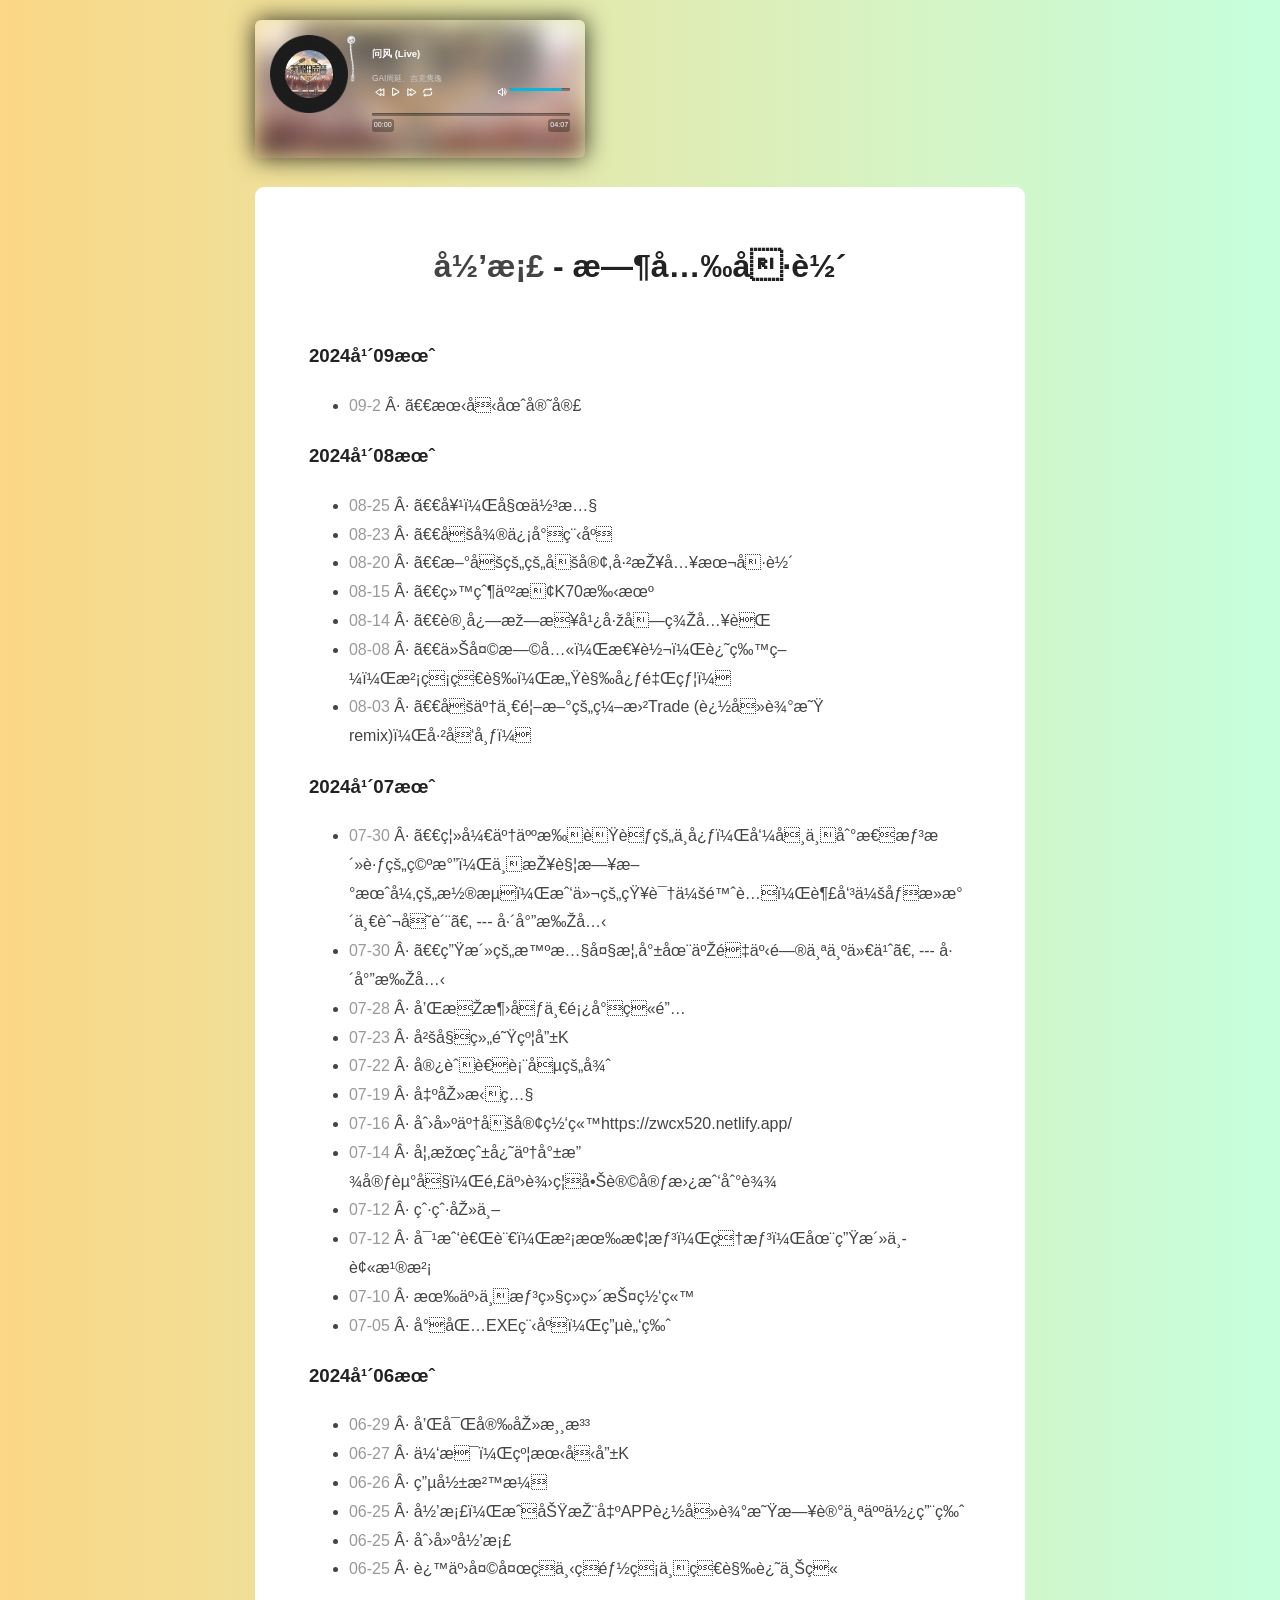
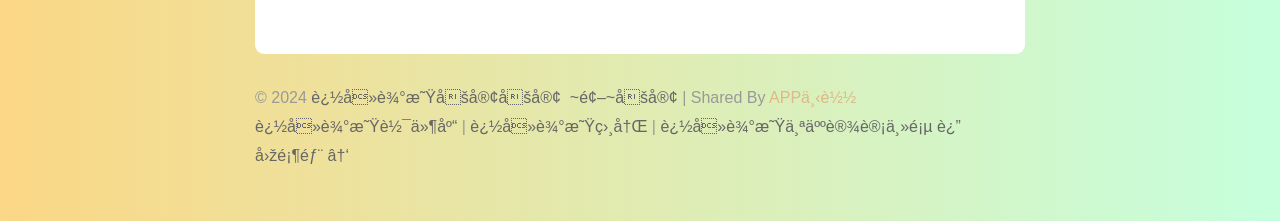
==== index.html @ 02fd37d9 "Add files via upload" ====
<!DOCTYPE html>
<html lang="zh-CN">
<head>
<meta charset=UTF-8"UTF-8">
<meta name="viewport" content="width=device-width, initial-scale=1">
<link rel="profile" href="https://gmpg.org/xfn/11">
<style>

	
:root {
    --width: 770px;
    --font-yahei: -apple-system,BlinkMacSystemFont,"Segoe UI",Roboto,Ubuntu,"Helvetica Neue",Helvetica,Arial,"PingFangSC-Regular","Hiragino Sans GB","Lantinghei SC","Microsoft Yahei","Source Han Sans CN","WenQuanYi Micro Hei",SimSun,sans-serif;
    --font-fangsong: Baskerville, "Times New Roman", "Liberation Serif", STFangsong, FangSong, FangSong_GB2312, "CWTEX\-F", serif;
    --font-songti: Georgia, "Nimbus Roman No9 L", "Songti SC", "Noto Serif CJK SC", "Source Han Serif SC", "Source Han Serif CN", STSong, "AR PL New Sung", "AR PL SungtiL GB", NSimSun, SimSun, "TW\-Sung", "WenQuanYi Bitmap Song", "AR PL UMing CN", "AR PL UMing HK", "AR PL UMing TW", "AR PL UMing TW MBE", PMingLiU, MingLiU, serif;
    --font-scale: 1em;
    --background-color: #F2F0E5;
    --main-color:#fff;
    --heading-color: #222;
    --nav-color:#666;
    --text-color: #444;
    --link-color: #444;
    --code-background-color: #f2f2f2;
    --code-color: #222;
    --blockquote-color: #222;
    --gray-color: #999;
}
@media (prefers-color-scheme: dark) {
:root {
    --background-color: #0b0c1b;
    --main-color: #0e1028;
    --heading-color: #c2cef0;
    --nav-color: #585c90;
    --text-color: #a6b4d2;
    --link-color: #7b88c8;
    --code-background-color: #000;
    --code-color: #ddd;
    --blockquote-color: #ccc;
    --gray-color: #4f5287;
    --shadow-color: #000;
    }
}
body {
    font-family: var(--font-yahei); /* 可替换 --font-fangsong 或 --font-songti 字体 */
    font-size: var(--font-scale);
    margin: auto;
    padding: 20px;
    max-width: var(--width);
    text-align: left;
    background-color: var(--background-color);
    word-wrap: break-word;
    overflow-wrap: break-word;
    line-height: 1.8;
    color: var(--text-color);
}
html{scroll-behavior:smooth;}
h1,h2,h3,h4,h5,h6{color:var(--heading-color);}
a{color:var(--link-color);cursor:pointer;text-decoration:none}
a:hover{opacity:0.5;}
nav a{margin-right:10px}
strong,b{color:var(--heading-color)}
button{margin:0;cursor:pointer}
time,.comment-meta a{color:var(--gray-color);}
main{padding:7%; background-color:var(--main-color);box-shadow: 0px 10px 20px 0px var(--shadow-color);border-radius: 9px;}
table{width:100%}
hr{border:0;border-top:1px dashed}
img{max-width:100%;height:auto}
code{font-family:monospace;padding:2px;background-color:var(--code-background-color);color:var(--code-color);border-radius:3px}
blockquote{border-left:1px solid var(--gray-color);color:var(--code-color);padding-left:20px;margin-inline-start: 0px;margin-inline-end: 10px;}
header,footer{padding:20px 0;margin: 10px 0;color:var(--gray-color);}
header a,footer a{color:var(--nav-color)}
article{margin-bottom: 40px;padding-bottom:40px;border-bottom:1px dashed var(--gray-color);}
h1.title,h2.title {margin:0;line-height:1.6;}
.intro{color:var(--gray-color);margin-bottom:60px;border-bottom: 1px solid #dddddd50;padding-bottom: 25px;}
.content a,.comment .reply a{border-bottom:1px solid var(--link-color);}
.content a:has(img){border:none}
.tags,.tags a{color:var(--gray-color);margin-right: 10px;}
.commentlist,.commentlist .children{list-style: none;padding:0;margin-bottom:40px;}
.comment{margin:30px 0;list-style: none;}
.comment .comment{margin-left:50px}
.comment-author cite{font-weight:bold;font-style:normal;}
.comment-author .says,.comment-author .avatar{display:none}
input,textarea{border-radius:4px;border:1px solid var(--gray-color);display:block;font-size:0.9em;margin:0 0 10px;padding:10px;max-width:calc(100% - 25px);}
input[type="checkbox"]{display:inline-block;}
input[type="submit"]{border:none;border-radius:4px;padding:10px 16px 12px;}
input[type="submit"]:hover{cursor:pointer;opacity:.7;}
</style>
<title>归档 &#8211; 时光卷轴</title>
<link rel="shortcut icon" href="4.ico" type="image/x-icon">
<link rel="alternate" type="application/rss+xml" title="追吻辰星 &raquo; Feed" href="feed" />
<link rel="alternate" type="application/rss+xml" title="追吻辰星 &raquo; 评论Feed" href="comments/feed" />
<link rel='stylesheet' id='modulobox-css'  href="wp-content/plugins/modulobox/public/assets/css/modulobox.min.css-ver=1.3.0.css" tppabs="wp-content/plugins/modulobox/public/assets/css/modulobox.min.css?ver=1.3.0" type='text/css' media='all' />
<style id='modulobox-inline-css' type='text/css'>
.mobx-overlay{background-color:#2d2d2d;}.mobx-top-bar{background-color:rgba(0,0,0,0);}button.mobx-prev,button.mobx-next{background-color:rgba(0,0,0,0);}.mobx-bottom-bar{background-color:rgba(15,15,15,0);}.mobx-holder .mobx-share-tooltip{background-color:rgba(255,255,255,0);border-color:rgba(255,255,255,0);color:#444444;width:120px;}.mobx-thumb:after{border-color:rgba(255,255,255,0);}.mobx-holder .mobx-loader{border-color:rgba(255,255,255,0.2);border-left-color:rgba(255,255,255,0);}.mobx-top-bar *{color:#c5bfb2;}.mobx-prev *,.mobx-next *{color:#c5bfb2;}.mobx-thumb-loaded{opacity:1.00;}.mobx-active-thumb .mobx-thumb-loaded{opacity:1.00;}.mobx-top-bar button{height:40px;width:40px;}.mobx-timer{height:24px;width:24px;}button.mobx-prev, button.mobx-next{height:45px;width:61.875px;}.mobx-share-tooltip button{height:40px;width:40px;}.mobx-caption-inner{max-width:420px;}.mobx-gallery figure figcaption{background: -webkit-gradient(linear, left top, left bottom, from(transparent), to(rgba(10,10,10,0)));background: -webkit-linear-gradient(top, transparent 0%, rgba(10,10,10,0) 100%);background: -moz-linear-gradient(top, transparent 0%, rgba(10,10,10,0) 100%);background: linear-gradient(to bottom, transparent 0%, rgba(10,10,10,0) 100%);}.mobx-holder .mobx-counter{font-weight:400;color:#c5bfb2;text-align:center;font-size:13px;line-height:44px;font-style:normal;text-decoration:none;text-transform:none;}.mobx-holder .mobx-title{font-weight:400;color:#c5bfb2;text-align:center;font-size:13px;line-height:18px;font-style:normal;text-decoration:none;text-transform:none;}.mobx-holder .mobx-desc{font-weight:400;color:#bbbbbb;text-align:center;font-size:12px;line-height:16px;font-style:normal;text-decoration:none;text-transform:none;}.mobx-gallery figure figcaption{font-weight:400;color:#ffffff;text-align:left;font-size:13px;line-height:18px;font-style:normal;text-decoration:none;text-transform:none;}@media only screen and (max-width: 1024px){.mobx-holder .mobx-counter{color:#0a0a0a;}}
</style>
<link rel='stylesheet' id='mediaelement-css'  href="wp-includes/js/mediaelement/mediaelementplayer-legacy.min.css-ver=4.2.6-78496d1.css" tppabs="wp-includes/js/mediaelement/mediaelementplayer-legacy.min.css?ver=4.2.6-78496d1" type='text/css' media='all' />
<link rel='stylesheet' id='wp-mediaelement-css'  href="wp-includes/js/mediaelement/wp-mediaelement.min.css-ver=4.9.26.css" tppabs="wp-includes/js/mediaelement/wp-mediaelement.min.css?ver=4.9.26" type='text/css' media='all' />
<script type='text/javascript' src="wp-includes/js/jquery/jquery.js-ver=1.12.4" tppabs="wp-includes/js/jquery/jquery.js?ver=1.12.4"></script>
<script type='text/javascript' src="wp-includes/js/jquery/jquery-migrate.min.js-ver=1.4.1" tppabs="wp-includes/js/jquery/jquery-migrate.min.js?ver=1.4.1"></script>
<script type='text/javascript'>
var mejsL10n = {"language":"zh","strings":{"mejs.install-flash":"\u60a8\u6b63\u5728\u4f7f\u7528\u7684\u6d4f\u89c8\u5668\u672a\u5b89\u88c5\u6216\u542f\u7528Flash\u64ad\u653e\u5668\uff0c\u8bf7\u542f\u7528\u60a8\u7684Flash\u64ad\u653e\u5668\u63d2\u4ef6\uff0c\u6216\u4ece https:\/\/get.adobe.com\/flashplayer\/ \u4e0b\u8f7d\u6700\u65b0\u7248\u3002","mejs.fullscreen-off":"\u5173\u95ed\u5168\u5c4f","mejs.fullscreen-on":"\u5168\u5c4f","mejs.download-video":"\u4e0b\u8f7d\u89c6\u9891","mejs.fullscreen":"\u5168\u5c4f","mejs.time-jump-forward":["\u524d\u8fdb1\u79d2","\u524d\u8fdb%1\u79d2"],"mejs.loop":"\u5207\u6362\u5faa\u73af","mejs.play":"\u64ad\u653e","mejs.pause":"\u6682\u505c","mejs.close":"\u5173\u95ed","mejs.time-slider":"\u65f6\u95f4\u8f74","mejs.time-help-text":"\u4f7f\u7528\u5de6\/\u53f3\u7bad\u5934\u952e\u6765\u524d\u8fdb\u4e00\u79d2\uff0c\u4e0a\/\u4e0b\u7bad\u5934\u952e\u6765\u524d\u8fdb\u5341\u79d2\u3002","mejs.time-skip-back":["\u540e\u90001\u79d2","\u8df3\u56de%1\u79d2"],"mejs.captions-subtitles":"\u8bf4\u660e\u6587\u5b57\u6216\u5b57\u5e55","mejs.captions-chapters":"\u7ae0\u8282","mejs.none":"\u65e0","mejs.mute-toggle":"\u5207\u6362\u9759\u97f3","mejs.volume-help-text":"\u4f7f\u7528\u4e0a\/\u4e0b\u7bad\u5934\u952e\u6765\u589e\u9ad8\u6216\u964d\u4f4e\u97f3\u91cf\u3002","mejs.unmute":"\u53d6\u6d88\u9759\u97f3","mejs.mute":"\u9759\u97f3","mejs.volume-slider":"\u97f3\u91cf","mejs.video-player":"\u89c6\u9891\u64ad\u653e\u5668","mejs.audio-player":"\u97f3\u9891\u64ad\u653e\u5668","mejs.ad-skip":"\u8df3\u8fc7\u5e7f\u544a","mejs.ad-skip-info":["1\u79d2\u540e\u8df3\u8fc7","%1\u79d2\u540e\u8df3\u8fc7"],"mejs.source-chooser":"\u9009\u62e9\u6765\u6e90","mejs.stop":"\u505c\u6b62","mejs.speed-rate":"\u901f\u5ea6","mejs.live-broadcast":"\u73b0\u573a\u76f4\u64ad","mejs.afrikaans":"\u5357\u975e\u8377\u5170\u8bed","mejs.albanian":"\u963f\u5c14\u5df4\u5c3c\u4e9a\u8bed","mejs.arabic":"\u963f\u62c9\u4f2f\u8bed","mejs.belarusian":"\u767d\u4fc4\u7f57\u65af\u8bed","mejs.bulgarian":"\u4fdd\u52a0\u5229\u4e9a\u8bed","mejs.catalan":"\u52a0\u6cf0\u7f57\u5c3c\u4e9a\u8bed","mejs.chinese":"\u4e2d\u6587","mejs.chinese-simplified":"\u7b80\u4f53\u4e2d\u6587","mejs.chinese-traditional":"\u7e41\u4f53\u4e2d\u6587","mejs.croatian":"\u514b\u7f57\u5730\u4e9a\u8bed","mejs.czech":"\u6377\u514b\u8bed","mejs.danish":"\u4e39\u9ea6\u8bed","mejs.dutch":"\u8377\u5170\u8bed","mejs.english":"\u82f1\u8bed","mejs.estonian":"\u7231\u6c99\u5c3c\u4e9a\u8bed","mejs.filipino":"\u83f2\u5f8b\u5bbe\u8bed","mejs.finnish":"\u82ac\u5170\u8bed","mejs.french":"\u6cd5\u8bed","mejs.galician":"\u52a0\u5229\u897f\u4e9a\u8bed","mejs.german":"\u5fb7\u8bed","mejs.greek":"\u5e0c\u814a\u8bed","mejs.haitian-creole":"\u6d77\u5730\u514b\u91cc\u5965\u5c14\u8bed","mejs.hebrew":"\u5e0c\u4f2f\u6765\u8bed","mejs.hindi":"\u5370\u5730\u8bed","mejs.hungarian":"\u5308\u7259\u5229\u8bed","mejs.icelandic":"\u51b0\u5c9b\u8bed","mejs.indonesian":"\u5370\u5ea6\u5c3c\u897f\u4e9a\u8bed","mejs.irish":"\u7231\u5c14\u5170\u8bed","mejs.italian":"\u610f\u5927\u5229\u8bed","mejs.japanese":"\u65e5\u8bed","mejs.korean":"\u97e9\u8bed","mejs.latvian":"\u62c9\u8131\u7ef4\u4e9a\u8bed","mejs.lithuanian":"\u7acb\u9676\u5b9b\u8bed","mejs.macedonian":"\u9a6c\u5176\u987f\u8bed","mejs.malay":"\u9a6c\u6765\u8bed","mejs.maltese":"\u9a6c\u8033\u4ed6\u8bed","mejs.norwegian":"\u632a\u5a01\u8bed","mejs.persian":"\u6ce2\u65af\u8bed","mejs.polish":"\u6ce2\u5170\u8bed","mejs.portuguese":"\u8461\u8404\u7259\u8bed","mejs.romanian":"\u7f57\u9a6c\u5c3c\u4e9a\u8bed","mejs.russian":"\u4fc4\u8bed","mejs.serbian":"\u585e\u5c14\u7ef4\u4e9a\u8bed","mejs.slovak":"\u65af\u6d1b\u4f10\u514b\u8bed","mejs.slovenian":"\u65af\u6d1b\u6587\u5c3c\u4e9a\u8bed","mejs.spanish":"\u897f\u73ed\u7259\u8bed","mejs.swahili":"\u65af\u74e6\u5e0c\u91cc\u8bed","mejs.swedish":"\u745e\u5178\u8bed","mejs.tagalog":"\u4ed6\u52a0\u7984\u8bed","mejs.thai":"\u6cf0\u8bed","mejs.turkish":"\u571f\u8033\u5176\u8bed","mejs.ukrainian":"\u4e4c\u514b\u5170\u8bed","mejs.vietnamese":"\u8d8a\u5357\u8bed","mejs.welsh":"\u5a01\u5c14\u58eb\u8bed","mejs.yiddish":"\u610f\u7b2c\u7eea\u8bed"}};
</script>
<script type='text/javascript' src="wp-includes/js/mediaelement/mediaelement-and-player.min.js-ver=4.2.6-78496d1" tppabs="wp-includes/js/mediaelement/mediaelement-and-player.min.js?ver=4.2.6-78496d1"></script>
<script type='text/javascript' src="wp-includes/js/mediaelement/mediaelement-migrate.min.js-ver=4.9.26" tppabs="wp-includes/js/mediaelement/mediaelement-migrate.min.js?ver=4.9.26"></script>
<script type='text/javascript'>
/* <![CDATA[ */
var _wpmejsSettings = {"pluginPath":"\/wp-includes\/js\/mediaelement\/","classPrefix":"mejs-","stretching":"responsive"};
/* ]]> */
</script>

<meta name="msapplication-TileImage" content="wp-content/uploads/2022/02/cropped-213412312-270x270.jpg" />
<meta name="viewport" content="width=device-width, initial-scale=1">
		<link rel="stylesheet" href="fonts/iconfont.css">
		<link rel="stylesheet" type="text/css" media="screen" href="css/player.css"
		/>
		<style>
		    body {
		      -webkit-user-select: none;
		      -moz-user-select: none;
		      -ms-user-select: none;
		      user-select: none;
		    }
		  </style>
		  <script>
		    document.onkeydown = function (e) {
		      if ((e.ctrlKey || e.metaKey) && e.keyCode == 67) {
		        e.preventDefault();
		      }
		    };
		  </script>
</head>
<body style="background:linear-gradient(to left,rgb(198, 255, 221), rgb(251, 215, 134) );" class="page-template page-template-archives page-template-archives-php page page-id-9820">
<div class="music-samll">
			<div class="music-player">
				<!-- audio标签 -->
				<audio class="music-player__audio">
				</audio>
				<!-- 播放器主体 -->
				<div class="music-player__main">
					<!-- 模糊背景 -->
					<div class="music-player__blur">
					</div>
					<!-- 唱片 -->
					<div class="music-player__disc">
						<!-- 唱片图片 -->
						<div class="music-player__image">
							<img width="100%" src="" alt="">
						</div>
						<!-- 指针 -->
						<div class="music-player__pointer">
							<img width="100%" src="images/cd_tou.png" alt="">
						</div>
					</div>
					<!-- 控件主体 -->
					<div class="music-player__controls">
						<!-- 歌曲信息 -->
						<div class="music__info">
							<h3 class="music__info--title">
								...
							</h3>
							<p class="music__info--singer">
								...
							</p>
						</div>
						<!-- 控件... -->
						<div class="player-control">
							<div class="player-control__content">
								<div class="player-control__btns">
									<div class="player-control__btn player-control__btn--prev">
										<i class="iconfont icon-prev">
										</i>
									</div>
									<div class="player-control__btn player-control__btn--play">
										<i class="iconfont icon-play">
										</i>
									</div>
									<div class="player-control__btn player-control__btn--next">
										<i class="iconfont icon-next">
										</i>
									</div>
									<div class="player-control__btn player-control__btn--mode">
										<i class="iconfont icon-loop">
										</i>
									</div>
								</div>
								<div class="player-control__volume">
									<div class="control__volume--icon player-control__btn">
										<i class="iconfont icon-volume">
										</i>
									</div>
									<div class="control__volume--progress progress">
									</div>
								</div>
							</div>
							<!-- 歌曲播放进度 -->
							<div class="player-control__content">
								<div class="player__song--progress progress">
								</div>
								<div class="player__song--timeProgess nowTime">
									00:00
								</div>
								<div class="player__song--timeProgess totalTime">
									00:00
								</div>
							</div>
						</div>
					</div>
				</div>
				<!-- 歌曲列表 -->
			</div>
		</div>
 <br/>
<main style="background-image:url('images/89ad7a8b06dea855fb95e54d61c0b45b.pn');background-repeat: no-repeat;background-size: 100% 100%; ">

<h1 style="text-align: center; " class="title"><a href="https://lcy21.netlify.app/">归档</a> - 时光卷轴</h1>
 <br />
<!--  模板
<h3>
	2024年08月
</h3>
<ul>
	<li>
			<time datetime="2024年08月03日">
				08-03
			</time>
			·
			<a href="javascript:if(confirm('  当前无法查看'))window.location=''"
			tppabs="" title="　模板">
	　模板
			</a>
		</li>
</ul>
 -->
<h3>
	2024年09月
</h3>
<ul>
	<li>
			<time datetime="2024年09月02日">
				09-2
			</time>
			·
			<a href="javascript:if(confirm('  当前无法查看'))window.location=''"
			tppabs="" title="　　朋友圈官宣">
	　朋友圈官宣
	</a>
		</li>
</ul>
<h3>
	2024年08月
</h3>
<ul>

		<li>
			<time datetime="2024年08月25日">
				08-25
			</time>
			·
			<a href="javascript:if(confirm('  当前无法查看'))window.location=''"
			tppabs="" title="　　她，姜佳慧">
	　她，姜佳慧
	</a>
		</li>
	<li>
			<time datetime="2024年08月23日">
				08-23
			</time>
			·
			<a href="javascript:if(confirm('  当前无法查看'))window.location=''"
			tppabs="" title="　　做微信小程序">
	　做微信小程序
	</a>
		</li>
	<li>
			<time datetime="2024年08月20日">
				08-20
			</time>
			·
			<a href="javascript:if(confirm('  当前无法查看'))window.location=''"
			tppabs="" title="　　新做的的博客,已接入本卷轴">
	　新做的的博客,已接入本卷轴
	</a>
		</li>
	<li>
			<time datetime="2024年08月15日">
				08-15
			</time>
			·
			<a href="javascript:if(confirm('  当前无法查看'))window.location=''"
			tppabs="" title="　给父亲换K70手机">
	　给父亲换K70手机
	</a>
		</li>
		<li>
				<time datetime="2024年08月13日">
					08-14
				</time>
				·
				<a href="javascript:if(confirm('  当前无法查看'))window.location=''"
				tppabs="" title="　许志林来广州南美入职">
		　许志林来广州南美入职
		</a>
			</li>
	<li>
			<time datetime="2024年08月08日">
				08-08
			</time>
			·
			<a href="javascript:if(confirm('  当前无法查看'))window.location=''"
			tppabs="" title="　今天早八，急转，还牙疼，没睡着觉，感觉心里烦！">
	　今天早八，急转，还牙疼，没睡着觉，感觉心里烦！
	</a>
		</li>
	<li>
			<time datetime="2024年08月03日">
				08-03
			</time>
			·
			<a href="javascript:if(confirm('  当前无法查看'))window.location=''"
			tppabs="" title="　做了一首新的编曲Trade (追吻辰星 remix)，已发布！">
	　做了一首新的编曲Trade (追吻辰星 remix)，已发布！
	</a>
		</li>
		
</ul>

<h3>
	2024年07月
</h3>
<ul>
	<li>
			<time datetime="2024年07月30日">
				07-30
			</time>
			·
			<a href="javascript:if(confirm('  当前无法查看'))window.location=''"
			tppabs="" title="　离开了人才荟萃的中心，呼吸不到思想活跃的空气，不接触日新月异的潮流，我们的知识会陈腐，趣味会像死水一般变质。  --- 巴尔扎克">
	　离开了人才荟萃的中心，呼吸不到思想活跃的空气，不接触日新月异的潮流，我们的知识会陈腐，趣味会像死水一般变质。  --- 巴尔扎克
			</a>
		</li>
	<li>
			<time datetime="2024年07月30日">
				07-30
			</time>
			·
			<a href="javascript:if(confirm('  当前无法查看'))window.location=''"
			tppabs="" title="　生活的智慧大概就在于遇事问个为什么。 --- 巴尔扎克">
	　生活的智慧大概就在于遇事问个为什么。 --- 巴尔扎克
			</a>
		</li>
	<li>
			<time datetime="2024年07月28日">
				07-28
			</time>
			·
			<a href="javascript:if(confirm('  当前无法查看'))window.location=''"
			tppabs="" title="和李涛吃一顿小火锅">
	和李涛吃一顿小火锅
			</a>
		</li>
	<li>
		<time datetime="2024年07月23日">
			07-23
		</time>
		·
		<a href="javascript:if(confirm('  当前无法查看'))window.location=''"
		tppabs="" title="岚姐约去唱K">
岚姐组队约唱K
		</a>
	</li>
	<li>
		<time datetime="2024年07月22日">
			07-22
		</time>
		·
		<a href="javascript:if(confirm('  当前无法查看'))window.location=''"
		tppabs="" title="宿舍老表吵的很">
宿舍老表吵的很
		</a>
	</li>
	<li>
		<time datetime="2024年07月19日">
			07-19
		</time>
		·
		<a href="javascript:if(confirm('  当前无法查看'))window.location=''"
		tppabs="" title="出去拍照">
出去拍照
		</a>
	</li>
<li>
		<time datetime="2024年07月16日">
			07-16
		</time>
		·
		<a href="javascript:if(confirm('  https://zwcx520.netlify.app/'))window.location='https://zwcx520.netlify.app/'"
		tppabs="" title="创建了博客网站https://zwcx520.netlify.app/">
创建了博客网站https://zwcx520.netlify.app/
		</a>
	</li>
<li>
		<time datetime="2024年07月04日">
			07-14
		</time>
		·
		<a href="javascript:if(confirm('  当前无法查看'))window.location=''"
		tppabs="" title="如果爱忘了就放它走吧，那些辛福啊让它替我到达">
	如果爱忘了就放它走吧，那些辛福啊让它替我到达
		</a>
	</li>
<li>
		<time datetime="2024年07月012日">
			07-12
		</time>
		·
		<a href="javascript:if(confirm('  当前无法查看'))window.location=''"
		tppabs="" title="爷爷去世">
	爷爷去世
		</a>
	</li>
<li>
		<time datetime="2024年07月12日">
			07-12
		</time>
		·
		<a href="javascript:if(confirm('  当前无法查看'))window.location=''"
		tppabs="" title="对我而言，没有梦想，理想，在生活中被湮没">
	对我而言，没有梦想，理想，在生活中被湮没
		</a>
	</li>
<li>
		<time datetime="2024年07月10日">
			07-10
		</time>
		·
		<a href="javascript:if(confirm('  当前无法查看'))window.location=''"
		tppabs="" title="有些不想继续维护网站">
	有些不想继续维护网站
		</a>
	</li>

	<li>
		<time datetime="2024年07月05日">
			07-05
		</time>
		·
		<a href="javascript:if(confirm('  当前无法查看'))window.location=''"
		tppabs="" title="封包EXE程序，电脑版">
	封包EXE程序，电脑版
		</a>
	</li>
</ul> 

<h3>
	2024年06月
</h3>
<ul>
<li>
		<time datetime="2024年06月29日">
			06-29
		</time>
		·
		<a href="javascript:if(confirm('无法查看'))window.location=''"
		tppabs="" title="和富安去游泳">
	和富安去游泳
		</a>
	</li>
	<li>
		<time datetime="2024年06月27日">
			06-27</time>	·<a href="javascript:if(confirm('无法查看'))window.location=''"
		tppabs="" title="约朋友唱K">
	休息，约朋友唱K
		</a>
	</li>

<li>
		<time datetime="2024年06月26日">
			06-26
		</time>
		·
		<a href="javascript:if(confirm('当前无法查看'))window.location=''"
		tppabs="" title="电影沙漏">
	电影沙漏
		</a>
	</li>
	<li>
		<time datetime="2024年06月25日">
			06-25
		</time>
		·
		<a href="javascript:if(confirm('  当前无法查看'))window.location=''"
		tppabs="" title="归档，成功推出APP追吻辰星日记个人使用版">
		归档，成功推出APP追吻辰星日记个人使用版
		</a>
	</li>
	<li>
		<time datetime="2024年06月25日">
			06-25
		</time>
		·
		<a href="javascript:if(confirm('  当前无法查看'))window.location=''"
		tppabs="" title="创建归档">
		创建归档
		</a>
	</li>
<li>
		<time datetime="2024年06月25日">
			06-25
		</time>
		·
		<a href="javascript:if(confirm('  当前无法查看'))window.location=''"
		tppabs="" title="这些天夜班下班都睡不着觉还上火">
		这些天夜班下班都睡不着觉还上火
		</a>
	</li>
</ul> 


</main>
<footer>
<span>&copy; 2024 <a href="javascript:if(confirm('  https://zwcx520.netlify.app/'))window.location='https://zwcx520.netlify.app/'" tppabs="" title="追吻辰星博客">追吻辰星博客博客</a>&nbsp;
 <a href="javascript:if(confirm('  https://zwcx521.netlify.app/'))window.location='https://zwcx521.netlify.app/'" tppabs="" title="~颖~博客">~颖~博客</a>
  | Shared By   
 <a style="color: burlywood;" href="gd.apk">APP下载</a>  
 <a href="javascript:if(confirm('https://zwcx.netlify.app/  \n\nTeleport Ultra '))window.location='https://zwcx.netlify.app/'" tppabs="https://zwcx.netlify.app/" title="追吻辰星软件库">追吻辰星软件库</a> |
  <a href="javascript:if(confirm('https://yyxc.netlify.app/  \n\nTeleport Ultra '))window.location='https://yyxc.netlify.app/'" tppabs="https://yyxc.netlify.app/" title="追吻辰星相册">追吻辰星相册</a>
  |
   <a href="javascript:if(confirm('https://zwcxbk.netlify.app/  \n\nTeleport Ultra '))window.location='https://zwcxbk.netlify.app/'" tppabs="https://zwcxbk.netlify.app/" title="追吻辰星相册">追吻辰星个人设计主页</a>
 <a href="#">返回顶部 ↑</a></span>
</footer>
<script type='text/javascript' src="wp-content/plugins/modulobox/public/assets/js/modulobox.min.js-ver=1.3.0" tppabs="wp-content/plugins/modulobox/public/assets/js/modulobox.min.js?ver=1.3.0"></script>
<script type='text/javascript'>
(function($){"use strict";var mobx_options = {"mediaSelector":".mobx, .mobx-gallery figure > a, a > img[class*=\"wp-image-\"], .gallery-icon > a","spacing":"0.10","loop":0,"rightToLeft":0,"smartResize":1,"overflow":0,"threshold":5,"preload":5,"timeToIdle":0,"history":0,"mouseWheel":1,"contextMenu":1,"scrollBar":0,"loadError":"Sorry, an error occured while loading the content...","noContent":"Sorry, no content was found!","pinchToClose":0,"tapToClose":1,"dragToClose":1,"doubleTapToZoom":0,"pinchToZoom":0,"prevNextKey":1,"escapeToClose":1,"scrollSensitivity":15,"scrollToNav":1,"scrollToZoom":0,"scrollToClose":0,"controls":["play","close"],"prevNext":1,"prevNextTouch":0,"caption":1,"autoCaption":0,"captionSmallDevice":0,"thumbnails":1,"thumbnailsNav":"basic","thumbnailSizes":{"1920":{"width":110,"height":80,"gutter":10},"1280":{"width":90,"height":65,"gutter":10},"680":{"width":70,"height":50,"gutter":8},"480":{"width":60,"height":44,"gutter":5}},"shareButtons":[],"shareText":"Share on","sharedUrl":"deeplink","slideShowInterval":4000,"slideShowAutoPlay":0,"slideShowAutoStop":0,"countTimer":1,"countTimerBg":"rgba(10,10,10,0)","countTimerColor":"#c5bfb2","counterMessage":"[index] \/ [total]","zoomTo":"auto","minZoom":"1.20","maxZoom":"4.00","videoRatio":2.3333333333333335,"videoMaxWidth":1180,"videoAutoPlay":1,"videoThumbnail":0,"mediaelement":1,"attraction":{"slider":1,"slide":0,"thumbs":0},"friction":{"slider":1,"slide":0,"thumbs":0}};var mobx_accessibility = {"closeLabel":"Close lightbox","downloadLabel":"Download media","fullScreenLabel":"Toggle fullscreen mode","nextLabel":"Go to next slide","prevLabel":"Go to previous slide","shareLabel":"Share this media","playLabel":"Toggle slideshow mode","zoomLabel":"Toggle zoom","title":0};var mobx_svg_icons = 'wp-content/plugins/modulobox/public/assets/icons/modulobox.svg';var mobx_google_fonts = '';document.addEventListener('DOMContentLoaded',function(){var mobx = new ModuloBox(mobx_options);if("undefined"!==typeof mobx_svg_icons&&mobx_svg_icons){var ajax=new XMLHttpRequest;ajax.open("GET",mobx_svg_icons,!0);ajax.send();ajax.onload=function(){var a=document.createElement("DIV");a.style.display="none";a.innerHTML=ajax.responseText;document.body.insertBefore(a,document.body.childNodes[0])}}mobx.on("beforeAppendDOM.modulobox",function(a){for(var b in this.buttons)if(this.buttons.hasOwnProperty(b)){"undefined"!==typeof mobx_accessibility&&mobx_accessibility[b+"Label"]&&(this.buttons[b].setAttribute("aria-label",mobx_accessibility[b+"Label"]),mobx_accessibility.title&&this.buttons[b].setAttribute("title",mobx_accessibility[b+"Label"]));a=document.createElementNS("http://www.w3.org/2000/svg","svg");var d=document.createElementNS("http://www.w3.org/2000/svg","use");a.setAttribute("class","mobx-svg");d.setAttribute("class","mobx-use");a.appendChild(d).setAttributeNS("http://www.w3.org/1999/xlink","xlink:href","#mobx-svg-"+b.toLowerCase());this.buttons[b].appendChild(a);if(-1<["fullScreen","play","zoom"].indexOf(b)){var c;switch(b){case "fullScreen":c="unfullscreen";break;case "play":c="pause";break;case "zoom":c="zoom-out"}a=a.cloneNode(!0);a.firstElementChild.setAttributeNS("http://www.w3.org/1999/xlink","xlink:href","#mobx-svg-"+c);this.buttons[b].appendChild(a)}}});var mobx_wp_images=function(){for(var d=document.querySelectorAll('a > img[class*="wp-image-"]'),c=0,g=d.length;c<g;c++){var a=d[c],e=a.parentElement,f=(a.title||a.alt)&&mobx_options.autoCaption,b=e.nextElementSibling,b=b&&-1<b.className.indexOf("wp-caption-text")?b.innerHTML:"";a.setAttribute("data-src",e.href);mobx.addAttr(a,{title:f?a.title||a.alt:b||"",desc:f?b:""})}};jQuery(document).ready(function(){jQuery(".single-image-gallery").removeData("carousel-extra");mobx_wp_images()});var mobx_wp_gallery=function(){for(var d=document.querySelectorAll('.gallery[id*="gallery-"]'),b=0,k=d.length;b<k;b++){d[b].removeAttribute("data-carousel-extra");for(var g=d[b].querySelectorAll(".gallery-icon > a"),e=0,l=g.length;e<l;e++){var f=g[e],c=f.firstElementChild,h=(c.title||c.alt)&&mobx_options.autoCaption,a=f.parentElement.nextElementSibling,a=a&&-1<a.className.indexOf("wp-caption-text")?a.innerHTML:"";mobx.addAttr(f,{rel:"wp-gallery-"+(b+1),title:h?c.title||c.alt:a||"",desc:h?a:"",thumb:c.src})}}};mobx_wp_gallery();mobx.init();});})(jQuery)
</script>
<script type='text/javascript' src="wp-includes/js/mediaelement/wp-mediaelement.min.js-ver=4.9.26" tppabs="wp-includes/js/mediaelement/wp-mediaelement.min.js?ver=4.9.26"></script>
<script src="js/utill.js">
		</script>
		<script src="js/jquery.min.js">
		</script>
		<script src="js/player.js">
		</script>
</body>
</html>
---- fonts/iconfont.css ----
@font-face {font-family: "iconfont";
  src: url('iconfont.eot?t=1537976418058'); /* IE9*/
  src: url('iconfont.eot?t=1537976418058#iefix') format('embedded-opentype'), /* IE6-IE8 */
  url('[data-uri]') format('woff'),
  url('iconfont.ttf?t=1537976418058') format('truetype'), /* chrome, firefox, opera, Safari, Android, iOS 4.2+*/
  url('iconfont.svg?t=1537976418058#iconfont') format('svg'); /* iOS 4.1- */
}

.iconfont {
  font-family:"iconfont" !important;
  font-size:16px;
  font-style:normal;
  -webkit-font-smoothing: antialiased;
  -moz-osx-font-smoothing: grayscale;
}

.icon-prev:before { content: "\f0069"; }

.icon-next:before { content: "\f006a"; }

.icon-play:before { content: "\e66a"; }

.icon-pause:before { content: "\e76a"; }

.icon-random:before { content: "\e622"; }

.icon-muted:before { content: "\e61e"; }

.icon-volume:before { content: "\e87a"; }

.icon-loop:before { content: "\e66c"; }

.icon-single:before { content: "\e66d"; }
---- css/player.css ----
/**

zoom: 0.5;
缩小代码
}
/* 播放器大小 */
.music-player {
    width: 550px;
	
	zoom:0.6;
}

/* 播放器位置 */




/* 播放器主体 */
.music-player__main {
    height: 180px;
    padding: 25px;
    -webkit-box-shadow: 0 0 40px rgba(0, 0, 0, 0.8);
    box-shadow: 0 0 40px rgba(0, 0, 0, 0.8);
    border-radius: 10px;
    position: relative;
    overflow: hidden;
}

/* 播放器主体模糊背景 */
.music-player__blur {
    width: 100%;
    height: 100%;
    position: absolute;
    background: url('../images/songs/choubaguai.jpg') no-repeat center;
    background-size: 100%;
    left: 0;
    top: 0;
    z-index: -1;
    -webkit-filter: blur(20px);
    filter: blur(20px);
}



/* 播放器唱片效果 */
.music-player__disc {
    float: left;
    width: 130px;
    height: 130px;
    background: url(../images/cd.png) no-repeat center;
    background-size: 100%;
    position: relative;
}

/* 唱片指针 */
.music-player__pointer {
    width: 25px;
    position: absolute;
    right: -10px;
    top: 0;
    -webkit-transform-origin: right top;
    -ms-transform-origin: right top;
    transform-origin: right top;
    -webkit-transform: rotate(-15deg);
    -ms-transform: rotate(-15deg);
    transform: rotate(-15deg);
    -webkit-transition: all 0.3s;
    -o-transition: all 0.3s;
    transition: all 0.3s;
}

/* 唱片指针播放状态 加play类名 */
.music-player__pointer.play {
    -webkit-transform: rotate(0deg);
    -ms-transform: rotate(0deg);
    transform: rotate(0deg);
}

/* 唱片歌曲图片 */
.music-player__image {
    width: 80px;
    height: 80px;
    border-radius: 50%;
    position: absolute;
    overflow: hidden;
    left: 0;
    right: 0;
    top: 0;
    bottom: 0;
    margin: auto;
}


/* 播放器控件 */

.music-player__controls {
    width: 330px;
    height: 130px;
    float: right;
}

/* 歌曲信息 */
.music__info {
    width: 100%;
    height: 50px;
    margin-bottom: 15px;
}

.music__info .music__info--title,
.music__info .music__info--singer {
    color: #fff;
}

.music__info .music__info--title {
    font-size: 16px;
}

.music__info .music__info--singer {
    color: #ccc;
    font-size: 14px;
    margin-top: 10px;
}

/* 控件 */

.player-control {
    width: 100%;
}

.player-control__content {
    margin-bottom: 5px;
    overflow: hidden;
}

/* 播放暂停按钮 */
.player-control__btns {
    float: left;
    overflow: hidden;
}

.player-control__btn {
    float: left;
    margin: 0 5px;
    font-weight: bolder;
    color: #fff;
    cursor: pointer;
}

.player-control__volume {
    float: right;
    overflow: hidden;
}

.control__volume--progress {
    float: left;
    width: 100px;
    position: relative;
    top: 8px;
}

.player__song--timeProgess{
    font-size: 12px;
    color: #fff;
    margin-top: 5px;
    padding: 0px 3px;
    background: rgba(0, 0, 0, 0.3);
    border-radius: 5px;
}

.nowTime{
    float: left;
}
.totalTime{
    float: right;
}

.progress {
    background: rgba(0, 0, 0, 0.3);
    height: 5px;
    -webkit-box-shadow: 0 1px 2px rgba(0, 0, 0, 0.5) inset;
    box-shadow: 0 1px 2px rgba(0, 0, 0, 0.5) inset;
    overflow: hidden;
    border-radius: 2px;
    position: relative;
    cursor: pointer;
}

.progress .back {
    width: 0px;
    height: 100%;
    border-radius: 2px;
    background: rgb(12, 182, 212);
}

.progress .pointer {
    width: 7px;
    height: 7px;
    background: #fff;
    border-radius: 50%;
    opacity: 0;
    -webkit-transition: opacity 0.3s;
    -o-transition: opacity 0.3s;
    transition: opacity 0.3s;
    position: absolute;
    top: -1px;
    left: 0;
}

.progress:hover .pointer {
    opacity: 1;
}


/* 播放 画片 动画 */

@-webkit-keyframes disc {
    from {
        -webkit-transform: rotate(0deg);
        transform: rotate(0deg);
    }

    to {
        -webkit-transform: rotate(360deg);
        transform: rotate(360deg);
    }
}

@keyframes disc {
    from {
        -webkit-transform: rotate(0deg);
        transform: rotate(0deg);
    }

    to {
        -webkit-transform: rotate(360deg);
        transform: rotate(360deg);
    }
}

.music-player__image.play {
    -webkit-animation: disc 5s linear 0s infinite;
    animation: disc 5s linear 0s infinite;
}


/*  播放进度  */

.player__song--progress {
    width: 100%;
    margin-top: 15px;
}
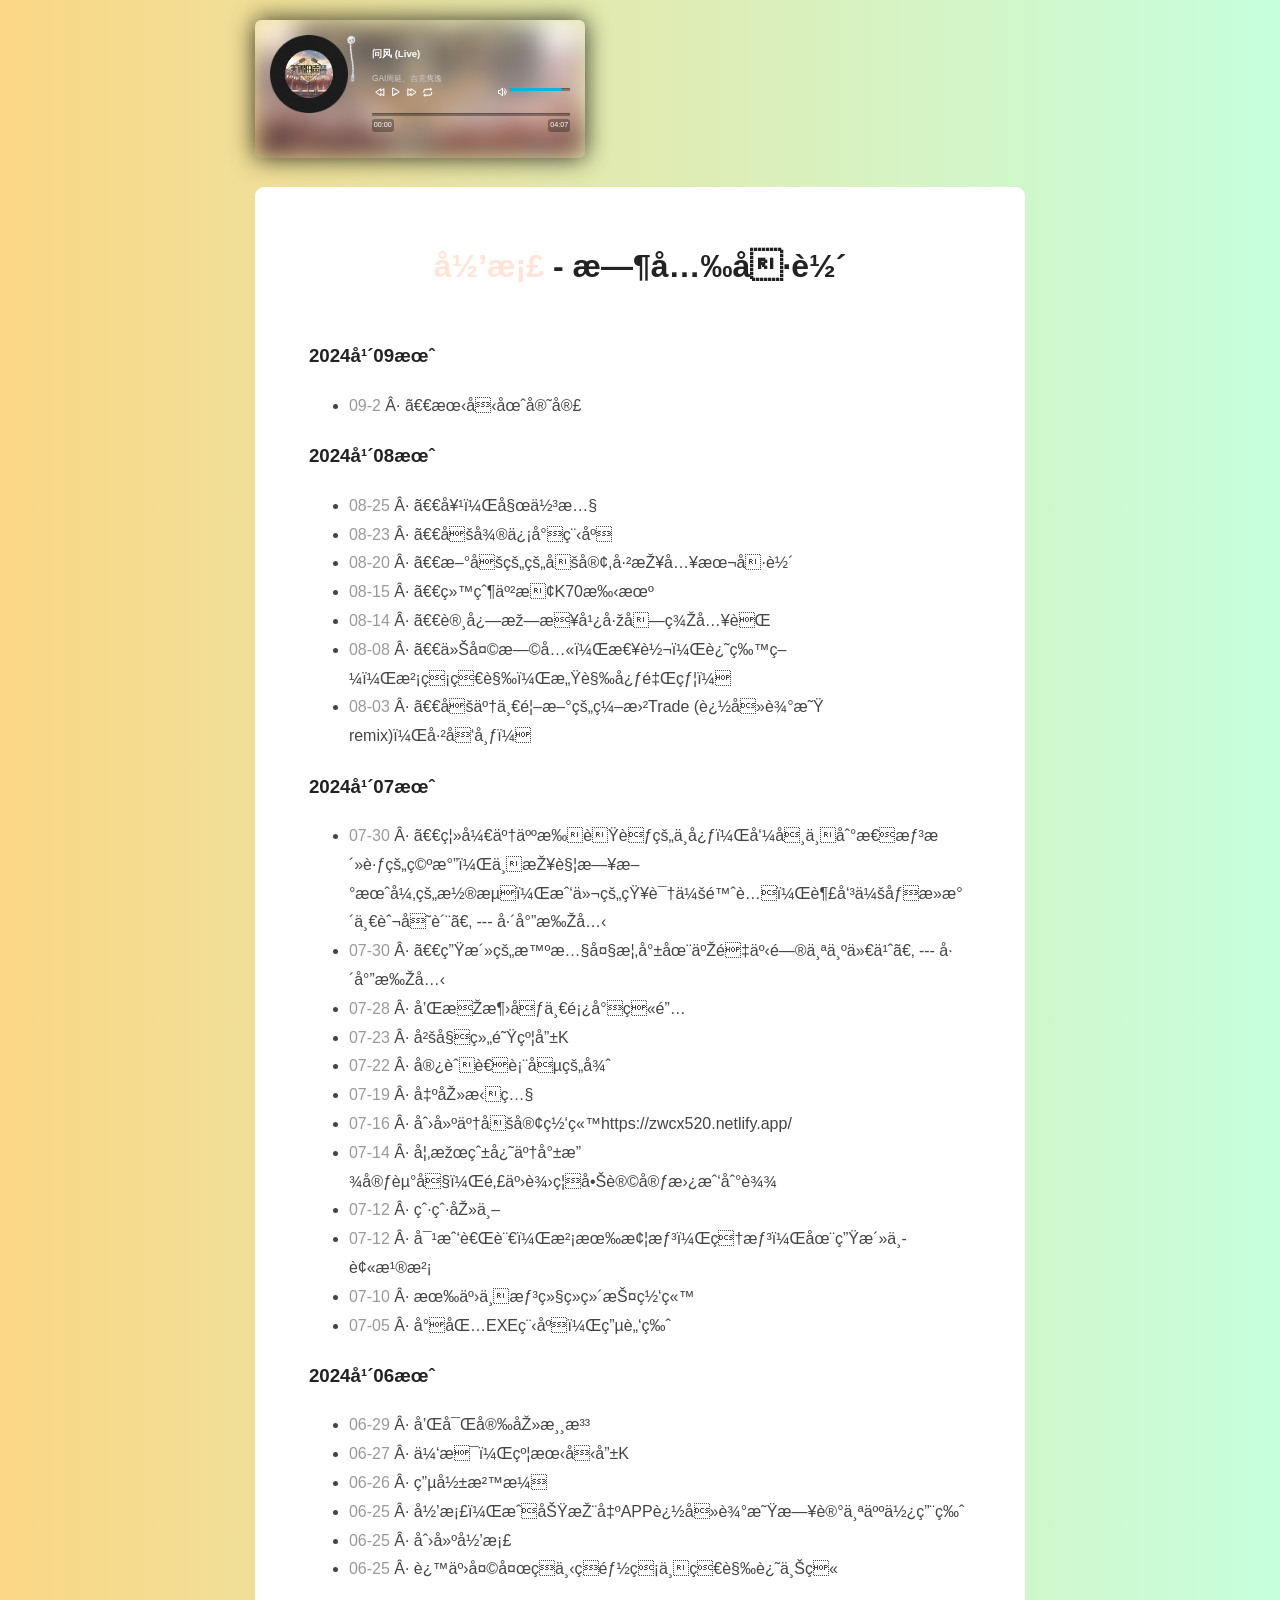
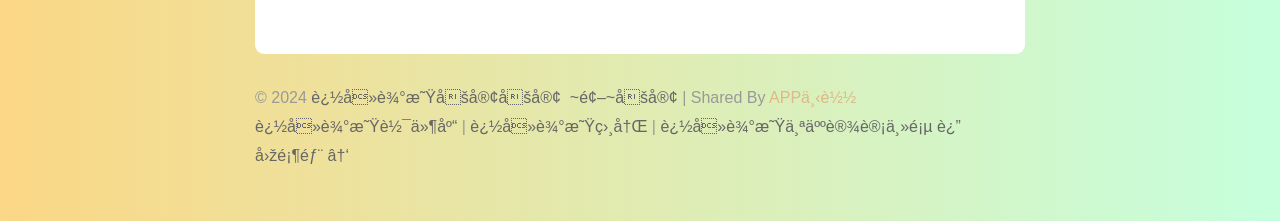
==== commit b7d75e41: "Add files via upload" ====
--- a/index.html
+++ b/index.html
@@ -1,545 +1,546 @@
-
-
-
-<!DOCTYPE html>
-<html lang="zh-CN">
-<head>
-<meta charset=UTF-8"UTF-8">
-<meta name="viewport" content="width=device-width, initial-scale=1">
-<link rel="profile" href="https://gmpg.org/xfn/11">
-<style>
-
-	
-:root {
-    --width: 770px;
-    --font-yahei: -apple-system,BlinkMacSystemFont,"Segoe UI",Roboto,Ubuntu,"Helvetica Neue",Helvetica,Arial,"PingFangSC-Regular","Hiragino Sans GB","Lantinghei SC","Microsoft Yahei","Source Han Sans CN","WenQuanYi Micro Hei",SimSun,sans-serif;
-    --font-fangsong: Baskerville, "Times New Roman", "Liberation Serif", STFangsong, FangSong, FangSong_GB2312, "CWTEX\-F", serif;
-    --font-songti: Georgia, "Nimbus Roman No9 L", "Songti SC", "Noto Serif CJK SC", "Source Han Serif SC", "Source Han Serif CN", STSong, "AR PL New Sung", "AR PL SungtiL GB", NSimSun, SimSun, "TW\-Sung", "WenQuanYi Bitmap Song", "AR PL UMing CN", "AR PL UMing HK", "AR PL UMing TW", "AR PL UMing TW MBE", PMingLiU, MingLiU, serif;
-    --font-scale: 1em;
-    --background-color: #F2F0E5;
-    --main-color:#fff;
-    --heading-color: #222;
-    --nav-color:#666;
-    --text-color: #444;
-    --link-color: #444;
-    --code-background-color: #f2f2f2;
-    --code-color: #222;
-    --blockquote-color: #222;
-    --gray-color: #999;
-}
-@media (prefers-color-scheme: dark) {
-:root {
-    --background-color: #0b0c1b;
-    --main-color: #0e1028;
-    --heading-color: #c2cef0;
-    --nav-color: #585c90;
-    --text-color: #a6b4d2;
-    --link-color: #7b88c8;
-    --code-background-color: #000;
-    --code-color: #ddd;
-    --blockquote-color: #ccc;
-    --gray-color: #4f5287;
-    --shadow-color: #000;
-    }
-}
-body {
-    font-family: var(--font-yahei); /* 可替换 --font-fangsong 或 --font-songti 字体 */
-    font-size: var(--font-scale);
-    margin: auto;
-    padding: 20px;
-    max-width: var(--width);
-    text-align: left;
-    background-color: var(--background-color);
-    word-wrap: break-word;
-    overflow-wrap: break-word;
-    line-height: 1.8;
-    color: var(--text-color);
-}
-html{scroll-behavior:smooth;}
-h1,h2,h3,h4,h5,h6{color:var(--heading-color);}
-a{color:var(--link-color);cursor:pointer;text-decoration:none}
-a:hover{opacity:0.5;}
-nav a{margin-right:10px}
-strong,b{color:var(--heading-color)}
-button{margin:0;cursor:pointer}
-time,.comment-meta a{color:var(--gray-color);}
-main{padding:7%; background-color:var(--main-color);box-shadow: 0px 10px 20px 0px var(--shadow-color);border-radius: 9px;}
-table{width:100%}
-hr{border:0;border-top:1px dashed}
-img{max-width:100%;height:auto}
-code{font-family:monospace;padding:2px;background-color:var(--code-background-color);color:var(--code-color);border-radius:3px}
-blockquote{border-left:1px solid var(--gray-color);color:var(--code-color);padding-left:20px;margin-inline-start: 0px;margin-inline-end: 10px;}
-header,footer{padding:20px 0;margin: 10px 0;color:var(--gray-color);}
-header a,footer a{color:var(--nav-color)}
-article{margin-bottom: 40px;padding-bottom:40px;border-bottom:1px dashed var(--gray-color);}
-h1.title,h2.title {margin:0;line-height:1.6;}
-.intro{color:var(--gray-color);margin-bottom:60px;border-bottom: 1px solid #dddddd50;padding-bottom: 25px;}
-.content a,.comment .reply a{border-bottom:1px solid var(--link-color);}
-.content a:has(img){border:none}
-.tags,.tags a{color:var(--gray-color);margin-right: 10px;}
-.commentlist,.commentlist .children{list-style: none;padding:0;margin-bottom:40px;}
-.comment{margin:30px 0;list-style: none;}
-.comment .comment{margin-left:50px}
-.comment-author cite{font-weight:bold;font-style:normal;}
-.comment-author .says,.comment-author .avatar{display:none}
-input,textarea{border-radius:4px;border:1px solid var(--gray-color);display:block;font-size:0.9em;margin:0 0 10px;padding:10px;max-width:calc(100% - 25px);}
-input[type="checkbox"]{display:inline-block;}
-input[type="submit"]{border:none;border-radius:4px;padding:10px 16px 12px;}
-input[type="submit"]:hover{cursor:pointer;opacity:.7;}
-</style>
-<title>归档 &#8211; 时光卷轴</title>
-<link rel="shortcut icon" href="4.ico" type="image/x-icon">
-<link rel="alternate" type="application/rss+xml" title="追吻辰星 &raquo; Feed" href="feed" />
-<link rel="alternate" type="application/rss+xml" title="追吻辰星 &raquo; 评论Feed" href="comments/feed" />
-<link rel='stylesheet' id='modulobox-css'  href="wp-content/plugins/modulobox/public/assets/css/modulobox.min.css-ver=1.3.0.css" tppabs="wp-content/plugins/modulobox/public/assets/css/modulobox.min.css?ver=1.3.0" type='text/css' media='all' />
-<style id='modulobox-inline-css' type='text/css'>
-.mobx-overlay{background-color:#2d2d2d;}.mobx-top-bar{background-color:rgba(0,0,0,0);}button.mobx-prev,button.mobx-next{background-color:rgba(0,0,0,0);}.mobx-bottom-bar{background-color:rgba(15,15,15,0);}.mobx-holder .mobx-share-tooltip{background-color:rgba(255,255,255,0);border-color:rgba(255,255,255,0);color:#444444;width:120px;}.mobx-thumb:after{border-color:rgba(255,255,255,0);}.mobx-holder .mobx-loader{border-color:rgba(255,255,255,0.2);border-left-color:rgba(255,255,255,0);}.mobx-top-bar *{color:#c5bfb2;}.mobx-prev *,.mobx-next *{color:#c5bfb2;}.mobx-thumb-loaded{opacity:1.00;}.mobx-active-thumb .mobx-thumb-loaded{opacity:1.00;}.mobx-top-bar button{height:40px;width:40px;}.mobx-timer{height:24px;width:24px;}button.mobx-prev, button.mobx-next{height:45px;width:61.875px;}.mobx-share-tooltip button{height:40px;width:40px;}.mobx-caption-inner{max-width:420px;}.mobx-gallery figure figcaption{background: -webkit-gradient(linear, left top, left bottom, from(transparent), to(rgba(10,10,10,0)));background: -webkit-linear-gradient(top, transparent 0%, rgba(10,10,10,0) 100%);background: -moz-linear-gradient(top, transparent 0%, rgba(10,10,10,0) 100%);background: linear-gradient(to bottom, transparent 0%, rgba(10,10,10,0) 100%);}.mobx-holder .mobx-counter{font-weight:400;color:#c5bfb2;text-align:center;font-size:13px;line-height:44px;font-style:normal;text-decoration:none;text-transform:none;}.mobx-holder .mobx-title{font-weight:400;color:#c5bfb2;text-align:center;font-size:13px;line-height:18px;font-style:normal;text-decoration:none;text-transform:none;}.mobx-holder .mobx-desc{font-weight:400;color:#bbbbbb;text-align:center;font-size:12px;line-height:16px;font-style:normal;text-decoration:none;text-transform:none;}.mobx-gallery figure figcaption{font-weight:400;color:#ffffff;text-align:left;font-size:13px;line-height:18px;font-style:normal;text-decoration:none;text-transform:none;}@media only screen and (max-width: 1024px){.mobx-holder .mobx-counter{color:#0a0a0a;}}
-</style>
-<link rel='stylesheet' id='mediaelement-css'  href="wp-includes/js/mediaelement/mediaelementplayer-legacy.min.css-ver=4.2.6-78496d1.css" tppabs="wp-includes/js/mediaelement/mediaelementplayer-legacy.min.css?ver=4.2.6-78496d1" type='text/css' media='all' />
-<link rel='stylesheet' id='wp-mediaelement-css'  href="wp-includes/js/mediaelement/wp-mediaelement.min.css-ver=4.9.26.css" tppabs="wp-includes/js/mediaelement/wp-mediaelement.min.css?ver=4.9.26" type='text/css' media='all' />
-<script type='text/javascript' src="wp-includes/js/jquery/jquery.js-ver=1.12.4" tppabs="wp-includes/js/jquery/jquery.js?ver=1.12.4"></script>
-<script type='text/javascript' src="wp-includes/js/jquery/jquery-migrate.min.js-ver=1.4.1" tppabs="wp-includes/js/jquery/jquery-migrate.min.js?ver=1.4.1"></script>
-<script type='text/javascript'>
-var mejsL10n = {"language":"zh","strings":{"mejs.install-flash":"\u60a8\u6b63\u5728\u4f7f\u7528\u7684\u6d4f\u89c8\u5668\u672a\u5b89\u88c5\u6216\u542f\u7528Flash\u64ad\u653e\u5668\uff0c\u8bf7\u542f\u7528\u60a8\u7684Flash\u64ad\u653e\u5668\u63d2\u4ef6\uff0c\u6216\u4ece https:\/\/get.adobe.com\/flashplayer\/ \u4e0b\u8f7d\u6700\u65b0\u7248\u3002","mejs.fullscreen-off":"\u5173\u95ed\u5168\u5c4f","mejs.fullscreen-on":"\u5168\u5c4f","mejs.download-video":"\u4e0b\u8f7d\u89c6\u9891","mejs.fullscreen":"\u5168\u5c4f","mejs.time-jump-forward":["\u524d\u8fdb1\u79d2","\u524d\u8fdb%1\u79d2"],"mejs.loop":"\u5207\u6362\u5faa\u73af","mejs.play":"\u64ad\u653e","mejs.pause":"\u6682\u505c","mejs.close":"\u5173\u95ed","mejs.time-slider":"\u65f6\u95f4\u8f74","mejs.time-help-text":"\u4f7f\u7528\u5de6\/\u53f3\u7bad\u5934\u952e\u6765\u524d\u8fdb\u4e00\u79d2\uff0c\u4e0a\/\u4e0b\u7bad\u5934\u952e\u6765\u524d\u8fdb\u5341\u79d2\u3002","mejs.time-skip-back":["\u540e\u90001\u79d2","\u8df3\u56de%1\u79d2"],"mejs.captions-subtitles":"\u8bf4\u660e\u6587\u5b57\u6216\u5b57\u5e55","mejs.captions-chapters":"\u7ae0\u8282","mejs.none":"\u65e0","mejs.mute-toggle":"\u5207\u6362\u9759\u97f3","mejs.volume-help-text":"\u4f7f\u7528\u4e0a\/\u4e0b\u7bad\u5934\u952e\u6765\u589e\u9ad8\u6216\u964d\u4f4e\u97f3\u91cf\u3002","mejs.unmute":"\u53d6\u6d88\u9759\u97f3","mejs.mute":"\u9759\u97f3","mejs.volume-slider":"\u97f3\u91cf","mejs.video-player":"\u89c6\u9891\u64ad\u653e\u5668","mejs.audio-player":"\u97f3\u9891\u64ad\u653e\u5668","mejs.ad-skip":"\u8df3\u8fc7\u5e7f\u544a","mejs.ad-skip-info":["1\u79d2\u540e\u8df3\u8fc7","%1\u79d2\u540e\u8df3\u8fc7"],"mejs.source-chooser":"\u9009\u62e9\u6765\u6e90","mejs.stop":"\u505c\u6b62","mejs.speed-rate":"\u901f\u5ea6","mejs.live-broadcast":"\u73b0\u573a\u76f4\u64ad","mejs.afrikaans":"\u5357\u975e\u8377\u5170\u8bed","mejs.albanian":"\u963f\u5c14\u5df4\u5c3c\u4e9a\u8bed","mejs.arabic":"\u963f\u62c9\u4f2f\u8bed","mejs.belarusian":"\u767d\u4fc4\u7f57\u65af\u8bed","mejs.bulgarian":"\u4fdd\u52a0\u5229\u4e9a\u8bed","mejs.catalan":"\u52a0\u6cf0\u7f57\u5c3c\u4e9a\u8bed","mejs.chinese":"\u4e2d\u6587","mejs.chinese-simplified":"\u7b80\u4f53\u4e2d\u6587","mejs.chinese-traditional":"\u7e41\u4f53\u4e2d\u6587","mejs.croatian":"\u514b\u7f57\u5730\u4e9a\u8bed","mejs.czech":"\u6377\u514b\u8bed","mejs.danish":"\u4e39\u9ea6\u8bed","mejs.dutch":"\u8377\u5170\u8bed","mejs.english":"\u82f1\u8bed","mejs.estonian":"\u7231\u6c99\u5c3c\u4e9a\u8bed","mejs.filipino":"\u83f2\u5f8b\u5bbe\u8bed","mejs.finnish":"\u82ac\u5170\u8bed","mejs.french":"\u6cd5\u8bed","mejs.galician":"\u52a0\u5229\u897f\u4e9a\u8bed","mejs.german":"\u5fb7\u8bed","mejs.greek":"\u5e0c\u814a\u8bed","mejs.haitian-creole":"\u6d77\u5730\u514b\u91cc\u5965\u5c14\u8bed","mejs.hebrew":"\u5e0c\u4f2f\u6765\u8bed","mejs.hindi":"\u5370\u5730\u8bed","mejs.hungarian":"\u5308\u7259\u5229\u8bed","mejs.icelandic":"\u51b0\u5c9b\u8bed","mejs.indonesian":"\u5370\u5ea6\u5c3c\u897f\u4e9a\u8bed","mejs.irish":"\u7231\u5c14\u5170\u8bed","mejs.italian":"\u610f\u5927\u5229\u8bed","mejs.japanese":"\u65e5\u8bed","mejs.korean":"\u97e9\u8bed","mejs.latvian":"\u62c9\u8131\u7ef4\u4e9a\u8bed","mejs.lithuanian":"\u7acb\u9676\u5b9b\u8bed","mejs.macedonian":"\u9a6c\u5176\u987f\u8bed","mejs.malay":"\u9a6c\u6765\u8bed","mejs.maltese":"\u9a6c\u8033\u4ed6\u8bed","mejs.norwegian":"\u632a\u5a01\u8bed","mejs.persian":"\u6ce2\u65af\u8bed","mejs.polish":"\u6ce2\u5170\u8bed","mejs.portuguese":"\u8461\u8404\u7259\u8bed","mejs.romanian":"\u7f57\u9a6c\u5c3c\u4e9a\u8bed","mejs.russian":"\u4fc4\u8bed","mejs.serbian":"\u585e\u5c14\u7ef4\u4e9a\u8bed","mejs.slovak":"\u65af\u6d1b\u4f10\u514b\u8bed","mejs.slovenian":"\u65af\u6d1b\u6587\u5c3c\u4e9a\u8bed","mejs.spanish":"\u897f\u73ed\u7259\u8bed","mejs.swahili":"\u65af\u74e6\u5e0c\u91cc\u8bed","mejs.swedish":"\u745e\u5178\u8bed","mejs.tagalog":"\u4ed6\u52a0\u7984\u8bed","mejs.thai":"\u6cf0\u8bed","mejs.turkish":"\u571f\u8033\u5176\u8bed","mejs.ukrainian":"\u4e4c\u514b\u5170\u8bed","mejs.vietnamese":"\u8d8a\u5357\u8bed","mejs.welsh":"\u5a01\u5c14\u58eb\u8bed","mejs.yiddish":"\u610f\u7b2c\u7eea\u8bed"}};
-</script>
-<script type='text/javascript' src="wp-includes/js/mediaelement/mediaelement-and-player.min.js-ver=4.2.6-78496d1" tppabs="wp-includes/js/mediaelement/mediaelement-and-player.min.js?ver=4.2.6-78496d1"></script>
-<script type='text/javascript' src="wp-includes/js/mediaelement/mediaelement-migrate.min.js-ver=4.9.26" tppabs="wp-includes/js/mediaelement/mediaelement-migrate.min.js?ver=4.9.26"></script>
-<script type='text/javascript'>
-/* <![CDATA[ */
-var _wpmejsSettings = {"pluginPath":"\/wp-includes\/js\/mediaelement\/","classPrefix":"mejs-","stretching":"responsive"};
-/* ]]> */
-</script>
-
-<meta name="msapplication-TileImage" content="wp-content/uploads/2022/02/cropped-213412312-270x270.jpg" />
-<meta name="viewport" content="width=device-width, initial-scale=1">
-		<link rel="stylesheet" href="fonts/iconfont.css">
-		<link rel="stylesheet" type="text/css" media="screen" href="css/player.css"
-		/>
-		<style>
-		    body {
-		      -webkit-user-select: none;
-		      -moz-user-select: none;
-		      -ms-user-select: none;
-		      user-select: none;
-		    }
-		  </style>
-		  <script>
-		    document.onkeydown = function (e) {
-		      if ((e.ctrlKey || e.metaKey) && e.keyCode == 67) {
-		        e.preventDefault();
-		      }
-		    };
-		  </script>
-</head>
-<body style="background:linear-gradient(to left,rgb(198, 255, 221), rgb(251, 215, 134) );" class="page-template page-template-archives page-template-archives-php page page-id-9820">
-<div class="music-samll">
-			<div class="music-player">
-				<!-- audio标签 -->
-				<audio class="music-player__audio">
-				</audio>
-				<!-- 播放器主体 -->
-				<div class="music-player__main">
-					<!-- 模糊背景 -->
-					<div class="music-player__blur">
-					</div>
-					<!-- 唱片 -->
-					<div class="music-player__disc">
-						<!-- 唱片图片 -->
-						<div class="music-player__image">
-							<img width="100%" src="" alt="">
-						</div>
-						<!-- 指针 -->
-						<div class="music-player__pointer">
-							<img width="100%" src="images/cd_tou.png" alt="">
-						</div>
-					</div>
-					<!-- 控件主体 -->
-					<div class="music-player__controls">
-						<!-- 歌曲信息 -->
-						<div class="music__info">
-							<h3 class="music__info--title">
-								...
-							</h3>
-							<p class="music__info--singer">
-								...
-							</p>
-						</div>
-						<!-- 控件... -->
-						<div class="player-control">
-							<div class="player-control__content">
-								<div class="player-control__btns">
-									<div class="player-control__btn player-control__btn--prev">
-										<i class="iconfont icon-prev">
-										</i>
-									</div>
-									<div class="player-control__btn player-control__btn--play">
-										<i class="iconfont icon-play">
-										</i>
-									</div>
-									<div class="player-control__btn player-control__btn--next">
-										<i class="iconfont icon-next">
-										</i>
-									</div>
-									<div class="player-control__btn player-control__btn--mode">
-										<i class="iconfont icon-loop">
-										</i>
-									</div>
-								</div>
-								<div class="player-control__volume">
-									<div class="control__volume--icon player-control__btn">
-										<i class="iconfont icon-volume">
-										</i>
-									</div>
-									<div class="control__volume--progress progress">
-									</div>
-								</div>
-							</div>
-							<!-- 歌曲播放进度 -->
-							<div class="player-control__content">
-								<div class="player__song--progress progress">
-								</div>
-								<div class="player__song--timeProgess nowTime">
-									00:00
-								</div>
-								<div class="player__song--timeProgess totalTime">
-									00:00
-								</div>
-							</div>
-						</div>
-					</div>
-				</div>
-				<!-- 歌曲列表 -->
-			</div>
-		</div>
- <br/>
-<main style="background-image:url('images/89ad7a8b06dea855fb95e54d61c0b45b.pn');background-repeat: no-repeat;background-size: 100% 100%; ">
-
-<h1 style="text-align: center; " class="title"><a href="https://lcy21.netlify.app/">归档</a> - 时光卷轴</h1>
- <br />
-<!--  模板
-<h3>
-	2024年08月
-</h3>
-<ul>
-	<li>
-			<time datetime="2024年08月03日">
-				08-03
-			</time>
-			·
-			<a href="javascript:if(confirm('  当前无法查看'))window.location=''"
-			tppabs="" title="　模板">
-	　模板
-			</a>
-		</li>
-</ul>
- -->
-<h3>
-	2024年09月
-</h3>
-<ul>
-	<li>
-			<time datetime="2024年09月02日">
-				09-2
-			</time>
-			·
-			<a href="javascript:if(confirm('  当前无法查看'))window.location=''"
-			tppabs="" title="　　朋友圈官宣">
-	　朋友圈官宣
-	</a>
-		</li>
-</ul>
-<h3>
-	2024年08月
-</h3>
-<ul>
-
-		<li>
-			<time datetime="2024年08月25日">
-				08-25
-			</time>
-			·
-			<a href="javascript:if(confirm('  当前无法查看'))window.location=''"
-			tppabs="" title="　　她，姜佳慧">
-	　她，姜佳慧
-	</a>
-		</li>
-	<li>
-			<time datetime="2024年08月23日">
-				08-23
-			</time>
-			·
-			<a href="javascript:if(confirm('  当前无法查看'))window.location=''"
-			tppabs="" title="　　做微信小程序">
-	　做微信小程序
-	</a>
-		</li>
-	<li>
-			<time datetime="2024年08月20日">
-				08-20
-			</time>
-			·
-			<a href="javascript:if(confirm('  当前无法查看'))window.location=''"
-			tppabs="" title="　　新做的的博客,已接入本卷轴">
-	　新做的的博客,已接入本卷轴
-	</a>
-		</li>
-	<li>
-			<time datetime="2024年08月15日">
-				08-15
-			</time>
-			·
-			<a href="javascript:if(confirm('  当前无法查看'))window.location=''"
-			tppabs="" title="　给父亲换K70手机">
-	　给父亲换K70手机
-	</a>
-		</li>
-		<li>
-				<time datetime="2024年08月13日">
-					08-14
-				</time>
-				·
-				<a href="javascript:if(confirm('  当前无法查看'))window.location=''"
-				tppabs="" title="　许志林来广州南美入职">
-		　许志林来广州南美入职
-		</a>
-			</li>
-	<li>
-			<time datetime="2024年08月08日">
-				08-08
-			</time>
-			·
-			<a href="javascript:if(confirm('  当前无法查看'))window.location=''"
-			tppabs="" title="　今天早八，急转，还牙疼，没睡着觉，感觉心里烦！">
-	　今天早八，急转，还牙疼，没睡着觉，感觉心里烦！
-	</a>
-		</li>
-	<li>
-			<time datetime="2024年08月03日">
-				08-03
-			</time>
-			·
-			<a href="javascript:if(confirm('  当前无法查看'))window.location=''"
-			tppabs="" title="　做了一首新的编曲Trade (追吻辰星 remix)，已发布！">
-	　做了一首新的编曲Trade (追吻辰星 remix)，已发布！
-	</a>
-		</li>
-		
-</ul>
-
-<h3>
-	2024年07月
-</h3>
-<ul>
-	<li>
-			<time datetime="2024年07月30日">
-				07-30
-			</time>
-			·
-			<a href="javascript:if(confirm('  当前无法查看'))window.location=''"
-			tppabs="" title="　离开了人才荟萃的中心，呼吸不到思想活跃的空气，不接触日新月异的潮流，我们的知识会陈腐，趣味会像死水一般变质。  --- 巴尔扎克">
-	　离开了人才荟萃的中心，呼吸不到思想活跃的空气，不接触日新月异的潮流，我们的知识会陈腐，趣味会像死水一般变质。  --- 巴尔扎克
-			</a>
-		</li>
-	<li>
-			<time datetime="2024年07月30日">
-				07-30
-			</time>
-			·
-			<a href="javascript:if(confirm('  当前无法查看'))window.location=''"
-			tppabs="" title="　生活的智慧大概就在于遇事问个为什么。 --- 巴尔扎克">
-	　生活的智慧大概就在于遇事问个为什么。 --- 巴尔扎克
-			</a>
-		</li>
-	<li>
-			<time datetime="2024年07月28日">
-				07-28
-			</time>
-			·
-			<a href="javascript:if(confirm('  当前无法查看'))window.location=''"
-			tppabs="" title="和李涛吃一顿小火锅">
-	和李涛吃一顿小火锅
-			</a>
-		</li>
-	<li>
-		<time datetime="2024年07月23日">
-			07-23
-		</time>
-		·
-		<a href="javascript:if(confirm('  当前无法查看'))window.location=''"
-		tppabs="" title="岚姐约去唱K">
-岚姐组队约唱K
-		</a>
-	</li>
-	<li>
-		<time datetime="2024年07月22日">
-			07-22
-		</time>
-		·
-		<a href="javascript:if(confirm('  当前无法查看'))window.location=''"
-		tppabs="" title="宿舍老表吵的很">
-宿舍老表吵的很
-		</a>
-	</li>
-	<li>
-		<time datetime="2024年07月19日">
-			07-19
-		</time>
-		·
-		<a href="javascript:if(confirm('  当前无法查看'))window.location=''"
-		tppabs="" title="出去拍照">
-出去拍照
-		</a>
-	</li>
-<li>
-		<time datetime="2024年07月16日">
-			07-16
-		</time>
-		·
-		<a href="javascript:if(confirm('  https://zwcx520.netlify.app/'))window.location='https://zwcx520.netlify.app/'"
-		tppabs="" title="创建了博客网站https://zwcx520.netlify.app/">
-创建了博客网站https://zwcx520.netlify.app/
-		</a>
-	</li>
-<li>
-		<time datetime="2024年07月04日">
-			07-14
-		</time>
-		·
-		<a href="javascript:if(confirm('  当前无法查看'))window.location=''"
-		tppabs="" title="如果爱忘了就放它走吧，那些辛福啊让它替我到达">
-	如果爱忘了就放它走吧，那些辛福啊让它替我到达
-		</a>
-	</li>
-<li>
-		<time datetime="2024年07月012日">
-			07-12
-		</time>
-		·
-		<a href="javascript:if(confirm('  当前无法查看'))window.location=''"
-		tppabs="" title="爷爷去世">
-	爷爷去世
-		</a>
-	</li>
-<li>
-		<time datetime="2024年07月12日">
-			07-12
-		</time>
-		·
-		<a href="javascript:if(confirm('  当前无法查看'))window.location=''"
-		tppabs="" title="对我而言，没有梦想，理想，在生活中被湮没">
-	对我而言，没有梦想，理想，在生活中被湮没
-		</a>
-	</li>
-<li>
-		<time datetime="2024年07月10日">
-			07-10
-		</time>
-		·
-		<a href="javascript:if(confirm('  当前无法查看'))window.location=''"
-		tppabs="" title="有些不想继续维护网站">
-	有些不想继续维护网站
-		</a>
-	</li>
-
-	<li>
-		<time datetime="2024年07月05日">
-			07-05
-		</time>
-		·
-		<a href="javascript:if(confirm('  当前无法查看'))window.location=''"
-		tppabs="" title="封包EXE程序，电脑版">
-	封包EXE程序，电脑版
-		</a>
-	</li>
-</ul> 
-
-<h3>
-	2024年06月
-</h3>
-<ul>
-<li>
-		<time datetime="2024年06月29日">
-			06-29
-		</time>
-		·
-		<a href="javascript:if(confirm('无法查看'))window.location=''"
-		tppabs="" title="和富安去游泳">
-	和富安去游泳
-		</a>
-	</li>
-	<li>
-		<time datetime="2024年06月27日">
-			06-27</time>	·<a href="javascript:if(confirm('无法查看'))window.location=''"
-		tppabs="" title="约朋友唱K">
-	休息，约朋友唱K
-		</a>
-	</li>
-
-<li>
-		<time datetime="2024年06月26日">
-			06-26
-		</time>
-		·
-		<a href="javascript:if(confirm('当前无法查看'))window.location=''"
-		tppabs="" title="电影沙漏">
-	电影沙漏
-		</a>
-	</li>
-	<li>
-		<time datetime="2024年06月25日">
-			06-25
-		</time>
-		·
-		<a href="javascript:if(confirm('  当前无法查看'))window.location=''"
-		tppabs="" title="归档，成功推出APP追吻辰星日记个人使用版">
-		归档，成功推出APP追吻辰星日记个人使用版
-		</a>
-	</li>
-	<li>
-		<time datetime="2024年06月25日">
-			06-25
-		</time>
-		·
-		<a href="javascript:if(confirm('  当前无法查看'))window.location=''"
-		tppabs="" title="创建归档">
-		创建归档
-		</a>
-	</li>
-<li>
-		<time datetime="2024年06月25日">
-			06-25
-		</time>
-		·
-		<a href="javascript:if(confirm('  当前无法查看'))window.location=''"
-		tppabs="" title="这些天夜班下班都睡不着觉还上火">
-		这些天夜班下班都睡不着觉还上火
-		</a>
-	</li>
-</ul> 
-
-
-</main>
-<footer>
-<span>&copy; 2024 <a href="javascript:if(confirm('  https://zwcx520.netlify.app/'))window.location='https://zwcx520.netlify.app/'" tppabs="" title="追吻辰星博客">追吻辰星博客博客</a>&nbsp;
- <a href="javascript:if(confirm('  https://zwcx521.netlify.app/'))window.location='https://zwcx521.netlify.app/'" tppabs="" title="~颖~博客">~颖~博客</a>
-  | Shared By   
- <a style="color: burlywood;" href="gd.apk">APP下载</a>  
- <a href="javascript:if(confirm('https://zwcx.netlify.app/  \n\nTeleport Ultra '))window.location='https://zwcx.netlify.app/'" tppabs="https://zwcx.netlify.app/" title="追吻辰星软件库">追吻辰星软件库</a> |
-  <a href="javascript:if(confirm('https://yyxc.netlify.app/  \n\nTeleport Ultra '))window.location='https://yyxc.netlify.app/'" tppabs="https://yyxc.netlify.app/" title="追吻辰星相册">追吻辰星相册</a>
-  |
-   <a href="javascript:if(confirm('https://zwcxbk.netlify.app/  \n\nTeleport Ultra '))window.location='https://zwcxbk.netlify.app/'" tppabs="https://zwcxbk.netlify.app/" title="追吻辰星相册">追吻辰星个人设计主页</a>
- <a href="#">返回顶部 ↑</a></span>
-</footer>
-<script type='text/javascript' src="wp-content/plugins/modulobox/public/assets/js/modulobox.min.js-ver=1.3.0" tppabs="wp-content/plugins/modulobox/public/assets/js/modulobox.min.js?ver=1.3.0"></script>
-<script type='text/javascript'>
-(function($){"use strict";var mobx_options = {"mediaSelector":".mobx, .mobx-gallery figure > a, a > img[class*=\"wp-image-\"], .gallery-icon > a","spacing":"0.10","loop":0,"rightToLeft":0,"smartResize":1,"overflow":0,"threshold":5,"preload":5,"timeToIdle":0,"history":0,"mouseWheel":1,"contextMenu":1,"scrollBar":0,"loadError":"Sorry, an error occured while loading the content...","noContent":"Sorry, no content was found!","pinchToClose":0,"tapToClose":1,"dragToClose":1,"doubleTapToZoom":0,"pinchToZoom":0,"prevNextKey":1,"escapeToClose":1,"scrollSensitivity":15,"scrollToNav":1,"scrollToZoom":0,"scrollToClose":0,"controls":["play","close"],"prevNext":1,"prevNextTouch":0,"caption":1,"autoCaption":0,"captionSmallDevice":0,"thumbnails":1,"thumbnailsNav":"basic","thumbnailSizes":{"1920":{"width":110,"height":80,"gutter":10},"1280":{"width":90,"height":65,"gutter":10},"680":{"width":70,"height":50,"gutter":8},"480":{"width":60,"height":44,"gutter":5}},"shareButtons":[],"shareText":"Share on","sharedUrl":"deeplink","slideShowInterval":4000,"slideShowAutoPlay":0,"slideShowAutoStop":0,"countTimer":1,"countTimerBg":"rgba(10,10,10,0)","countTimerColor":"#c5bfb2","counterMessage":"[index] \/ [total]","zoomTo":"auto","minZoom":"1.20","maxZoom":"4.00","videoRatio":2.3333333333333335,"videoMaxWidth":1180,"videoAutoPlay":1,"videoThumbnail":0,"mediaelement":1,"attraction":{"slider":1,"slide":0,"thumbs":0},"friction":{"slider":1,"slide":0,"thumbs":0}};var mobx_accessibility = {"closeLabel":"Close lightbox","downloadLabel":"Download media","fullScreenLabel":"Toggle fullscreen mode","nextLabel":"Go to next slide","prevLabel":"Go to previous slide","shareLabel":"Share this media","playLabel":"Toggle slideshow mode","zoomLabel":"Toggle zoom","title":0};var mobx_svg_icons = 'wp-content/plugins/modulobox/public/assets/icons/modulobox.svg';var mobx_google_fonts = '';document.addEventListener('DOMContentLoaded',function(){var mobx = new ModuloBox(mobx_options);if("undefined"!==typeof mobx_svg_icons&&mobx_svg_icons){var ajax=new XMLHttpRequest;ajax.open("GET",mobx_svg_icons,!0);ajax.send();ajax.onload=function(){var a=document.createElement("DIV");a.style.display="none";a.innerHTML=ajax.responseText;document.body.insertBefore(a,document.body.childNodes[0])}}mobx.on("beforeAppendDOM.modulobox",function(a){for(var b in this.buttons)if(this.buttons.hasOwnProperty(b)){"undefined"!==typeof mobx_accessibility&&mobx_accessibility[b+"Label"]&&(this.buttons[b].setAttribute("aria-label",mobx_accessibility[b+"Label"]),mobx_accessibility.title&&this.buttons[b].setAttribute("title",mobx_accessibility[b+"Label"]));a=document.createElementNS("http://www.w3.org/2000/svg","svg");var d=document.createElementNS("http://www.w3.org/2000/svg","use");a.setAttribute("class","mobx-svg");d.setAttribute("class","mobx-use");a.appendChild(d).setAttributeNS("http://www.w3.org/1999/xlink","xlink:href","#mobx-svg-"+b.toLowerCase());this.buttons[b].appendChild(a);if(-1<["fullScreen","play","zoom"].indexOf(b)){var c;switch(b){case "fullScreen":c="unfullscreen";break;case "play":c="pause";break;case "zoom":c="zoom-out"}a=a.cloneNode(!0);a.firstElementChild.setAttributeNS("http://www.w3.org/1999/xlink","xlink:href","#mobx-svg-"+c);this.buttons[b].appendChild(a)}}});var mobx_wp_images=function(){for(var d=document.querySelectorAll('a > img[class*="wp-image-"]'),c=0,g=d.length;c<g;c++){var a=d[c],e=a.parentElement,f=(a.title||a.alt)&&mobx_options.autoCaption,b=e.nextElementSibling,b=b&&-1<b.className.indexOf("wp-caption-text")?b.innerHTML:"";a.setAttribute("data-src",e.href);mobx.addAttr(a,{title:f?a.title||a.alt:b||"",desc:f?b:""})}};jQuery(document).ready(function(){jQuery(".single-image-gallery").removeData("carousel-extra");mobx_wp_images()});var mobx_wp_gallery=function(){for(var d=document.querySelectorAll('.gallery[id*="gallery-"]'),b=0,k=d.length;b<k;b++){d[b].removeAttribute("data-carousel-extra");for(var g=d[b].querySelectorAll(".gallery-icon > a"),e=0,l=g.length;e<l;e++){var f=g[e],c=f.firstElementChild,h=(c.title||c.alt)&&mobx_options.autoCaption,a=f.parentElement.nextElementSibling,a=a&&-1<a.className.indexOf("wp-caption-text")?a.innerHTML:"";mobx.addAttr(f,{rel:"wp-gallery-"+(b+1),title:h?c.title||c.alt:a||"",desc:h?a:"",thumb:c.src})}}};mobx_wp_gallery();mobx.init();});})(jQuery)
-</script>
-<script type='text/javascript' src="wp-includes/js/mediaelement/wp-mediaelement.min.js-ver=4.9.26" tppabs="wp-includes/js/mediaelement/wp-mediaelement.min.js?ver=4.9.26"></script>
-<script src="js/utill.js">
-		</script>
-		<script src="js/jquery.min.js">
-		</script>
-		<script src="js/player.js">
-		</script>
-</body>
-</html>
+
+
+
+
+<!DOCTYPE html>
+<html lang="zh-CN">
+<head>
+<meta charset=UTF-8"UTF-8">
+<meta name="viewport" content="width=device-width, initial-scale=1">
+<link rel="profile" href="https://gmpg.org/xfn/11">
+<style>
+
+	
+:root {
+    --width: 770px;
+    --font-yahei: -apple-system,BlinkMacSystemFont,"Segoe UI",Roboto,Ubuntu,"Helvetica Neue",Helvetica,Arial,"PingFangSC-Regular","Hiragino Sans GB","Lantinghei SC","Microsoft Yahei","Source Han Sans CN","WenQuanYi Micro Hei",SimSun,sans-serif;
+    --font-fangsong: Baskerville, "Times New Roman", "Liberation Serif", STFangsong, FangSong, FangSong_GB2312, "CWTEX\-F", serif;
+    --font-songti: Georgia, "Nimbus Roman No9 L", "Songti SC", "Noto Serif CJK SC", "Source Han Serif SC", "Source Han Serif CN", STSong, "AR PL New Sung", "AR PL SungtiL GB", NSimSun, SimSun, "TW\-Sung", "WenQuanYi Bitmap Song", "AR PL UMing CN", "AR PL UMing HK", "AR PL UMing TW", "AR PL UMing TW MBE", PMingLiU, MingLiU, serif;
+    --font-scale: 1em;
+    --background-color: #F2F0E5;
+    --main-color:#fff;
+    --heading-color: #222;
+    --nav-color:#666;
+    --text-color: #444;
+    --link-color: #444;
+    --code-background-color: #f2f2f2;
+    --code-color: #222;
+    --blockquote-color: #222;
+    --gray-color: #999;
+}
+@media (prefers-color-scheme: dark) {
+:root {
+    --background-color: #0b0c1b;
+    --main-color: #0e1028;
+    --heading-color: #c2cef0;
+    --nav-color: #585c90;
+    --text-color: #a6b4d2;
+    --link-color: #7b88c8;
+    --code-background-color: #000;
+    --code-color: #ddd;
+    --blockquote-color: #ccc;
+    --gray-color: #4f5287;
+    --shadow-color: #000;
+    }
+}
+body {
+    font-family: var(--font-yahei); /* 可替换 --font-fangsong 或 --font-songti 字体 */
+    font-size: var(--font-scale);
+    margin: auto;
+    padding: 20px;
+    max-width: var(--width);
+    text-align: left;
+    background-color: var(--background-color);
+    word-wrap: break-word;
+    overflow-wrap: break-word;
+    line-height: 1.8;
+    color: var(--text-color);
+}
+html{scroll-behavior:smooth;}
+h1,h2,h3,h4,h5,h6{color:var(--heading-color);}
+a{color:var(--link-color);cursor:pointer;text-decoration:none}
+a:hover{opacity:0.5;}
+nav a{margin-right:10px}
+strong,b{color:var(--heading-color)}
+button{margin:0;cursor:pointer}
+time,.comment-meta a{color:var(--gray-color);}
+main{padding:7%; background-color:var(--main-color);box-shadow: 0px 10px 20px 0px var(--shadow-color);border-radius: 9px;}
+table{width:100%}
+hr{border:0;border-top:1px dashed}
+img{max-width:100%;height:auto}
+code{font-family:monospace;padding:2px;background-color:var(--code-background-color);color:var(--code-color);border-radius:3px}
+blockquote{border-left:1px solid var(--gray-color);color:var(--code-color);padding-left:20px;margin-inline-start: 0px;margin-inline-end: 10px;}
+header,footer{padding:20px 0;margin: 10px 0;color:var(--gray-color);}
+header a,footer a{color:var(--nav-color)}
+article{margin-bottom: 40px;padding-bottom:40px;border-bottom:1px dashed var(--gray-color);}
+h1.title,h2.title {margin:0;line-height:1.6;}
+.intro{color:var(--gray-color);margin-bottom:60px;border-bottom: 1px solid #dddddd50;padding-bottom: 25px;}
+.content a,.comment .reply a{border-bottom:1px solid var(--link-color);}
+.content a:has(img){border:none}
+.tags,.tags a{color:var(--gray-color);margin-right: 10px;}
+.commentlist,.commentlist .children{list-style: none;padding:0;margin-bottom:40px;}
+.comment{margin:30px 0;list-style: none;}
+.comment .comment{margin-left:50px}
+.comment-author cite{font-weight:bold;font-style:normal;}
+.comment-author .says,.comment-author .avatar{display:none}
+input,textarea{border-radius:4px;border:1px solid var(--gray-color);display:block;font-size:0.9em;margin:0 0 10px;padding:10px;max-width:calc(100% - 25px);}
+input[type="checkbox"]{display:inline-block;}
+input[type="submit"]{border:none;border-radius:4px;padding:10px 16px 12px;}
+input[type="submit"]:hover{cursor:pointer;opacity:.7;}
+</style>
+<title>归档 &#8211; 时光卷轴</title>
+<link rel="shortcut icon" href="4.ico" type="image/x-icon">
+<link rel="alternate" type="application/rss+xml" title="追吻辰星 &raquo; Feed" href="feed" />
+<link rel="alternate" type="application/rss+xml" title="追吻辰星 &raquo; 评论Feed" href="comments/feed" />
+<link rel='stylesheet' id='modulobox-css'  href="wp-content/plugins/modulobox/public/assets/css/modulobox.min.css-ver=1.3.0.css" tppabs="wp-content/plugins/modulobox/public/assets/css/modulobox.min.css?ver=1.3.0" type='text/css' media='all' />
+<style id='modulobox-inline-css' type='text/css'>
+.mobx-overlay{background-color:#2d2d2d;}.mobx-top-bar{background-color:rgba(0,0,0,0);}button.mobx-prev,button.mobx-next{background-color:rgba(0,0,0,0);}.mobx-bottom-bar{background-color:rgba(15,15,15,0);}.mobx-holder .mobx-share-tooltip{background-color:rgba(255,255,255,0);border-color:rgba(255,255,255,0);color:#444444;width:120px;}.mobx-thumb:after{border-color:rgba(255,255,255,0);}.mobx-holder .mobx-loader{border-color:rgba(255,255,255,0.2);border-left-color:rgba(255,255,255,0);}.mobx-top-bar *{color:#c5bfb2;}.mobx-prev *,.mobx-next *{color:#c5bfb2;}.mobx-thumb-loaded{opacity:1.00;}.mobx-active-thumb .mobx-thumb-loaded{opacity:1.00;}.mobx-top-bar button{height:40px;width:40px;}.mobx-timer{height:24px;width:24px;}button.mobx-prev, button.mobx-next{height:45px;width:61.875px;}.mobx-share-tooltip button{height:40px;width:40px;}.mobx-caption-inner{max-width:420px;}.mobx-gallery figure figcaption{background: -webkit-gradient(linear, left top, left bottom, from(transparent), to(rgba(10,10,10,0)));background: -webkit-linear-gradient(top, transparent 0%, rgba(10,10,10,0) 100%);background: -moz-linear-gradient(top, transparent 0%, rgba(10,10,10,0) 100%);background: linear-gradient(to bottom, transparent 0%, rgba(10,10,10,0) 100%);}.mobx-holder .mobx-counter{font-weight:400;color:#c5bfb2;text-align:center;font-size:13px;line-height:44px;font-style:normal;text-decoration:none;text-transform:none;}.mobx-holder .mobx-title{font-weight:400;color:#c5bfb2;text-align:center;font-size:13px;line-height:18px;font-style:normal;text-decoration:none;text-transform:none;}.mobx-holder .mobx-desc{font-weight:400;color:#bbbbbb;text-align:center;font-size:12px;line-height:16px;font-style:normal;text-decoration:none;text-transform:none;}.mobx-gallery figure figcaption{font-weight:400;color:#ffffff;text-align:left;font-size:13px;line-height:18px;font-style:normal;text-decoration:none;text-transform:none;}@media only screen and (max-width: 1024px){.mobx-holder .mobx-counter{color:#0a0a0a;}}
+</style>
+<link rel='stylesheet' id='mediaelement-css'  href="wp-includes/js/mediaelement/mediaelementplayer-legacy.min.css-ver=4.2.6-78496d1.css" tppabs="wp-includes/js/mediaelement/mediaelementplayer-legacy.min.css?ver=4.2.6-78496d1" type='text/css' media='all' />
+<link rel='stylesheet' id='wp-mediaelement-css'  href="wp-includes/js/mediaelement/wp-mediaelement.min.css-ver=4.9.26.css" tppabs="wp-includes/js/mediaelement/wp-mediaelement.min.css?ver=4.9.26" type='text/css' media='all' />
+<script type='text/javascript' src="wp-includes/js/jquery/jquery.js-ver=1.12.4" tppabs="wp-includes/js/jquery/jquery.js?ver=1.12.4"></script>
+<script type='text/javascript' src="wp-includes/js/jquery/jquery-migrate.min.js-ver=1.4.1" tppabs="wp-includes/js/jquery/jquery-migrate.min.js?ver=1.4.1"></script>
+<script type='text/javascript'>
+var mejsL10n = {"language":"zh","strings":{"mejs.install-flash":"\u60a8\u6b63\u5728\u4f7f\u7528\u7684\u6d4f\u89c8\u5668\u672a\u5b89\u88c5\u6216\u542f\u7528Flash\u64ad\u653e\u5668\uff0c\u8bf7\u542f\u7528\u60a8\u7684Flash\u64ad\u653e\u5668\u63d2\u4ef6\uff0c\u6216\u4ece https:\/\/get.adobe.com\/flashplayer\/ \u4e0b\u8f7d\u6700\u65b0\u7248\u3002","mejs.fullscreen-off":"\u5173\u95ed\u5168\u5c4f","mejs.fullscreen-on":"\u5168\u5c4f","mejs.download-video":"\u4e0b\u8f7d\u89c6\u9891","mejs.fullscreen":"\u5168\u5c4f","mejs.time-jump-forward":["\u524d\u8fdb1\u79d2","\u524d\u8fdb%1\u79d2"],"mejs.loop":"\u5207\u6362\u5faa\u73af","mejs.play":"\u64ad\u653e","mejs.pause":"\u6682\u505c","mejs.close":"\u5173\u95ed","mejs.time-slider":"\u65f6\u95f4\u8f74","mejs.time-help-text":"\u4f7f\u7528\u5de6\/\u53f3\u7bad\u5934\u952e\u6765\u524d\u8fdb\u4e00\u79d2\uff0c\u4e0a\/\u4e0b\u7bad\u5934\u952e\u6765\u524d\u8fdb\u5341\u79d2\u3002","mejs.time-skip-back":["\u540e\u90001\u79d2","\u8df3\u56de%1\u79d2"],"mejs.captions-subtitles":"\u8bf4\u660e\u6587\u5b57\u6216\u5b57\u5e55","mejs.captions-chapters":"\u7ae0\u8282","mejs.none":"\u65e0","mejs.mute-toggle":"\u5207\u6362\u9759\u97f3","mejs.volume-help-text":"\u4f7f\u7528\u4e0a\/\u4e0b\u7bad\u5934\u952e\u6765\u589e\u9ad8\u6216\u964d\u4f4e\u97f3\u91cf\u3002","mejs.unmute":"\u53d6\u6d88\u9759\u97f3","mejs.mute":"\u9759\u97f3","mejs.volume-slider":"\u97f3\u91cf","mejs.video-player":"\u89c6\u9891\u64ad\u653e\u5668","mejs.audio-player":"\u97f3\u9891\u64ad\u653e\u5668","mejs.ad-skip":"\u8df3\u8fc7\u5e7f\u544a","mejs.ad-skip-info":["1\u79d2\u540e\u8df3\u8fc7","%1\u79d2\u540e\u8df3\u8fc7"],"mejs.source-chooser":"\u9009\u62e9\u6765\u6e90","mejs.stop":"\u505c\u6b62","mejs.speed-rate":"\u901f\u5ea6","mejs.live-broadcast":"\u73b0\u573a\u76f4\u64ad","mejs.afrikaans":"\u5357\u975e\u8377\u5170\u8bed","mejs.albanian":"\u963f\u5c14\u5df4\u5c3c\u4e9a\u8bed","mejs.arabic":"\u963f\u62c9\u4f2f\u8bed","mejs.belarusian":"\u767d\u4fc4\u7f57\u65af\u8bed","mejs.bulgarian":"\u4fdd\u52a0\u5229\u4e9a\u8bed","mejs.catalan":"\u52a0\u6cf0\u7f57\u5c3c\u4e9a\u8bed","mejs.chinese":"\u4e2d\u6587","mejs.chinese-simplified":"\u7b80\u4f53\u4e2d\u6587","mejs.chinese-traditional":"\u7e41\u4f53\u4e2d\u6587","mejs.croatian":"\u514b\u7f57\u5730\u4e9a\u8bed","mejs.czech":"\u6377\u514b\u8bed","mejs.danish":"\u4e39\u9ea6\u8bed","mejs.dutch":"\u8377\u5170\u8bed","mejs.english":"\u82f1\u8bed","mejs.estonian":"\u7231\u6c99\u5c3c\u4e9a\u8bed","mejs.filipino":"\u83f2\u5f8b\u5bbe\u8bed","mejs.finnish":"\u82ac\u5170\u8bed","mejs.french":"\u6cd5\u8bed","mejs.galician":"\u52a0\u5229\u897f\u4e9a\u8bed","mejs.german":"\u5fb7\u8bed","mejs.greek":"\u5e0c\u814a\u8bed","mejs.haitian-creole":"\u6d77\u5730\u514b\u91cc\u5965\u5c14\u8bed","mejs.hebrew":"\u5e0c\u4f2f\u6765\u8bed","mejs.hindi":"\u5370\u5730\u8bed","mejs.hungarian":"\u5308\u7259\u5229\u8bed","mejs.icelandic":"\u51b0\u5c9b\u8bed","mejs.indonesian":"\u5370\u5ea6\u5c3c\u897f\u4e9a\u8bed","mejs.irish":"\u7231\u5c14\u5170\u8bed","mejs.italian":"\u610f\u5927\u5229\u8bed","mejs.japanese":"\u65e5\u8bed","mejs.korean":"\u97e9\u8bed","mejs.latvian":"\u62c9\u8131\u7ef4\u4e9a\u8bed","mejs.lithuanian":"\u7acb\u9676\u5b9b\u8bed","mejs.macedonian":"\u9a6c\u5176\u987f\u8bed","mejs.malay":"\u9a6c\u6765\u8bed","mejs.maltese":"\u9a6c\u8033\u4ed6\u8bed","mejs.norwegian":"\u632a\u5a01\u8bed","mejs.persian":"\u6ce2\u65af\u8bed","mejs.polish":"\u6ce2\u5170\u8bed","mejs.portuguese":"\u8461\u8404\u7259\u8bed","mejs.romanian":"\u7f57\u9a6c\u5c3c\u4e9a\u8bed","mejs.russian":"\u4fc4\u8bed","mejs.serbian":"\u585e\u5c14\u7ef4\u4e9a\u8bed","mejs.slovak":"\u65af\u6d1b\u4f10\u514b\u8bed","mejs.slovenian":"\u65af\u6d1b\u6587\u5c3c\u4e9a\u8bed","mejs.spanish":"\u897f\u73ed\u7259\u8bed","mejs.swahili":"\u65af\u74e6\u5e0c\u91cc\u8bed","mejs.swedish":"\u745e\u5178\u8bed","mejs.tagalog":"\u4ed6\u52a0\u7984\u8bed","mejs.thai":"\u6cf0\u8bed","mejs.turkish":"\u571f\u8033\u5176\u8bed","mejs.ukrainian":"\u4e4c\u514b\u5170\u8bed","mejs.vietnamese":"\u8d8a\u5357\u8bed","mejs.welsh":"\u5a01\u5c14\u58eb\u8bed","mejs.yiddish":"\u610f\u7b2c\u7eea\u8bed"}};
+</script>
+<script type='text/javascript' src="wp-includes/js/mediaelement/mediaelement-and-player.min.js-ver=4.2.6-78496d1" tppabs="wp-includes/js/mediaelement/mediaelement-and-player.min.js?ver=4.2.6-78496d1"></script>
+<script type='text/javascript' src="wp-includes/js/mediaelement/mediaelement-migrate.min.js-ver=4.9.26" tppabs="wp-includes/js/mediaelement/mediaelement-migrate.min.js?ver=4.9.26"></script>
+<script type='text/javascript'>
+/* <![CDATA[ */
+var _wpmejsSettings = {"pluginPath":"\/wp-includes\/js\/mediaelement\/","classPrefix":"mejs-","stretching":"responsive"};
+/* ]]> */
+</script>
+
+<meta name="msapplication-TileImage" content="wp-content/uploads/2022/02/cropped-213412312-270x270.jpg" />
+<meta name="viewport" content="width=device-width, initial-scale=1">
+		<link rel="stylesheet" href="fonts/iconfont.css">
+		<link rel="stylesheet" type="text/css" media="screen" href="css/player.css"
+		/>
+		<style>
+		    body {
+		      -webkit-user-select: none;
+		      -moz-user-select: none;
+		      -ms-user-select: none;
+		      user-select: none;
+		    }
+		  </style>
+		  <script>
+		    document.onkeydown = function (e) {
+		      if ((e.ctrlKey || e.metaKey) && e.keyCode == 67) {
+		        e.preventDefault();
+		      }
+		    };
+		  </script>
+</head>
+<body style="background:linear-gradient(to left,rgb(198, 255, 221), rgb(251, 215, 134) );" class="page-template page-template-archives page-template-archives-php page page-id-9820">
+<div class="music-samll">
+			<div class="music-player">
+				<!-- audio标签 -->
+				<audio class="music-player__audio">
+				</audio>
+				<!-- 播放器主体 -->
+				<div class="music-player__main">
+					<!-- 模糊背景 -->
+					<div class="music-player__blur">
+					</div>
+					<!-- 唱片 -->
+					<div class="music-player__disc">
+						<!-- 唱片图片 -->
+						<div class="music-player__image">
+							<img width="100%" src="" alt="">
+						</div>
+						<!-- 指针 -->
+						<div class="music-player__pointer">
+							<img width="100%" src="images/cd_tou.png" alt="">
+						</div>
+					</div>
+					<!-- 控件主体 -->
+					<div class="music-player__controls">
+						<!-- 歌曲信息 -->
+						<div class="music__info">
+							<h3 class="music__info--title">
+								...
+							</h3>
+							<p class="music__info--singer">
+								...
+							</p>
+						</div>
+						<!-- 控件... -->
+						<div class="player-control">
+							<div class="player-control__content">
+								<div class="player-control__btns">
+									<div class="player-control__btn player-control__btn--prev">
+										<i class="iconfont icon-prev">
+										</i>
+									</div>
+									<div class="player-control__btn player-control__btn--play">
+										<i class="iconfont icon-play">
+										</i>
+									</div>
+									<div class="player-control__btn player-control__btn--next">
+										<i class="iconfont icon-next">
+										</i>
+									</div>
+									<div class="player-control__btn player-control__btn--mode">
+										<i class="iconfont icon-loop">
+										</i>
+									</div>
+								</div>
+								<div class="player-control__volume">
+									<div class="control__volume--icon player-control__btn">
+										<i class="iconfont icon-volume">
+										</i>
+									</div>
+									<div class="control__volume--progress progress">
+									</div>
+								</div>
+							</div>
+							<!-- 歌曲播放进度 -->
+							<div class="player-control__content">
+								<div class="player__song--progress progress">
+								</div>
+								<div class="player__song--timeProgess nowTime">
+									00:00
+								</div>
+								<div class="player__song--timeProgess totalTime">
+									00:00
+								</div>
+							</div>
+						</div>
+					</div>
+				</div>
+				<!-- 歌曲列表 -->
+			</div>
+		</div>
+ <br/>
+<main style="background-image:url('images/89ad7a8b06dea855fb95e54d61c0b45b.pn');background-repeat: no-repeat;background-size: 100% 100%; ">
+
+<h1 style="text-align: center; " class="title"><a style="color:#ffaa7f50;" href="https://lcy21.netlify.app/">归档</a> - 时光卷轴</h1>
+ <br />
+<!--  模板
+<h3>
+	2024年08月
+</h3>
+<ul>
+	<li>
+			<time datetime="2024年08月03日">
+				08-03
+			</time>
+			·
+			<a href="javascript:if(confirm('  当前无法查看'))window.location=''"
+			tppabs="" title="　模板">
+	　模板
+			</a>
+		</li>
+</ul>
+ -->
+<h3>
+	2024年09月
+</h3>
+<ul>
+	<li>
+			<time datetime="2024年09月02日">
+				09-2
+			</time>
+			·
+			<a href="javascript:if(confirm('  当前无法查看'))window.location=''"
+			tppabs="" title="　　朋友圈官宣">
+	　朋友圈官宣
+	</a>
+		</li>
+</ul>
+<h3>
+	2024年08月
+</h3>
+<ul>
+
+		<li>
+			<time datetime="2024年08月25日">
+				08-25
+			</time>
+			·
+			<a href="javascript:if(confirm('  当前无法查看'))window.location=''"
+			tppabs="" title="　　她，姜佳慧">
+	　她，姜佳慧
+	</a>
+		</li>
+	<li>
+			<time datetime="2024年08月23日">
+				08-23
+			</time>
+			·
+			<a href="javascript:if(confirm('  当前无法查看'))window.location=''"
+			tppabs="" title="　　做微信小程序">
+	　做微信小程序
+	</a>
+		</li>
+	<li>
+			<time datetime="2024年08月20日">
+				08-20
+			</time>
+			·
+			<a href="javascript:if(confirm('  当前无法查看'))window.location=''"
+			tppabs="" title="　　新做的的博客,已接入本卷轴">
+	　新做的的博客,已接入本卷轴
+	</a>
+		</li>
+	<li>
+			<time datetime="2024年08月15日">
+				08-15
+			</time>
+			·
+			<a href="javascript:if(confirm('  当前无法查看'))window.location=''"
+			tppabs="" title="　给父亲换K70手机">
+	　给父亲换K70手机
+	</a>
+		</li>
+		<li>
+				<time datetime="2024年08月13日">
+					08-14
+				</time>
+				·
+				<a href="javascript:if(confirm('  当前无法查看'))window.location=''"
+				tppabs="" title="　许志林来广州南美入职">
+		　许志林来广州南美入职
+		</a>
+			</li>
+	<li>
+			<time datetime="2024年08月08日">
+				08-08
+			</time>
+			·
+			<a href="javascript:if(confirm('  当前无法查看'))window.location=''"
+			tppabs="" title="　今天早八，急转，还牙疼，没睡着觉，感觉心里烦！">
+	　今天早八，急转，还牙疼，没睡着觉，感觉心里烦！
+	</a>
+		</li>
+	<li>
+			<time datetime="2024年08月03日">
+				08-03
+			</time>
+			·
+			<a href="javascript:if(confirm('  当前无法查看'))window.location=''"
+			tppabs="" title="　做了一首新的编曲Trade (追吻辰星 remix)，已发布！">
+	　做了一首新的编曲Trade (追吻辰星 remix)，已发布！
+	</a>
+		</li>
+		
+</ul>
+
+<h3>
+	2024年07月
+</h3>
+<ul>
+	<li>
+			<time datetime="2024年07月30日">
+				07-30
+			</time>
+			·
+			<a href="javascript:if(confirm('  当前无法查看'))window.location=''"
+			tppabs="" title="　离开了人才荟萃的中心，呼吸不到思想活跃的空气，不接触日新月异的潮流，我们的知识会陈腐，趣味会像死水一般变质。  --- 巴尔扎克">
+	　离开了人才荟萃的中心，呼吸不到思想活跃的空气，不接触日新月异的潮流，我们的知识会陈腐，趣味会像死水一般变质。  --- 巴尔扎克
+			</a>
+		</li>
+	<li>
+			<time datetime="2024年07月30日">
+				07-30
+			</time>
+			·
+			<a href="javascript:if(confirm('  当前无法查看'))window.location=''"
+			tppabs="" title="　生活的智慧大概就在于遇事问个为什么。 --- 巴尔扎克">
+	　生活的智慧大概就在于遇事问个为什么。 --- 巴尔扎克
+			</a>
+		</li>
+	<li>
+			<time datetime="2024年07月28日">
+				07-28
+			</time>
+			·
+			<a href="javascript:if(confirm('  当前无法查看'))window.location=''"
+			tppabs="" title="和李涛吃一顿小火锅">
+	和李涛吃一顿小火锅
+			</a>
+		</li>
+	<li>
+		<time datetime="2024年07月23日">
+			07-23
+		</time>
+		·
+		<a href="javascript:if(confirm('  当前无法查看'))window.location=''"
+		tppabs="" title="岚姐约去唱K">
+岚姐组队约唱K
+		</a>
+	</li>
+	<li>
+		<time datetime="2024年07月22日">
+			07-22
+		</time>
+		·
+		<a href="javascript:if(confirm('  当前无法查看'))window.location=''"
+		tppabs="" title="宿舍老表吵的很">
+宿舍老表吵的很
+		</a>
+	</li>
+	<li>
+		<time datetime="2024年07月19日">
+			07-19
+		</time>
+		·
+		<a href="javascript:if(confirm('  当前无法查看'))window.location=''"
+		tppabs="" title="出去拍照">
+出去拍照
+		</a>
+	</li>
+<li>
+		<time datetime="2024年07月16日">
+			07-16
+		</time>
+		·
+		<a href="javascript:if(confirm('  https://zwcx520.netlify.app/'))window.location='https://zwcx520.netlify.app/'"
+		tppabs="" title="创建了博客网站https://zwcx520.netlify.app/">
+创建了博客网站https://zwcx520.netlify.app/
+		</a>
+	</li>
+<li>
+		<time datetime="2024年07月04日">
+			07-14
+		</time>
+		·
+		<a href="javascript:if(confirm('  当前无法查看'))window.location=''"
+		tppabs="" title="如果爱忘了就放它走吧，那些辛福啊让它替我到达">
+	如果爱忘了就放它走吧，那些辛福啊让它替我到达
+		</a>
+	</li>
+<li>
+		<time datetime="2024年07月012日">
+			07-12
+		</time>
+		·
+		<a href="javascript:if(confirm('  当前无法查看'))window.location=''"
+		tppabs="" title="爷爷去世">
+	爷爷去世
+		</a>
+	</li>
+<li>
+		<time datetime="2024年07月12日">
+			07-12
+		</time>
+		·
+		<a href="javascript:if(confirm('  当前无法查看'))window.location=''"
+		tppabs="" title="对我而言，没有梦想，理想，在生活中被湮没">
+	对我而言，没有梦想，理想，在生活中被湮没
+		</a>
+	</li>
+<li>
+		<time datetime="2024年07月10日">
+			07-10
+		</time>
+		·
+		<a href="javascript:if(confirm('  当前无法查看'))window.location=''"
+		tppabs="" title="有些不想继续维护网站">
+	有些不想继续维护网站
+		</a>
+	</li>
+
+	<li>
+		<time datetime="2024年07月05日">
+			07-05
+		</time>
+		·
+		<a href="javascript:if(confirm('  当前无法查看'))window.location=''"
+		tppabs="" title="封包EXE程序，电脑版">
+	封包EXE程序，电脑版
+		</a>
+	</li>
+</ul> 
+
+<h3>
+	2024年06月
+</h3>
+<ul>
+<li>
+		<time datetime="2024年06月29日">
+			06-29
+		</time>
+		·
+		<a href="javascript:if(confirm('无法查看'))window.location=''"
+		tppabs="" title="和富安去游泳">
+	和富安去游泳
+		</a>
+	</li>
+	<li>
+		<time datetime="2024年06月27日">
+			06-27</time>	·<a href="javascript:if(confirm('无法查看'))window.location=''"
+		tppabs="" title="约朋友唱K">
+	休息，约朋友唱K
+		</a>
+	</li>
+
+<li>
+		<time datetime="2024年06月26日">
+			06-26
+		</time>
+		·
+		<a href="javascript:if(confirm('当前无法查看'))window.location=''"
+		tppabs="" title="电影沙漏">
+	电影沙漏
+		</a>
+	</li>
+	<li>
+		<time datetime="2024年06月25日">
+			06-25
+		</time>
+		·
+		<a href="javascript:if(confirm('  当前无法查看'))window.location=''"
+		tppabs="" title="归档，成功推出APP追吻辰星日记个人使用版">
+		归档，成功推出APP追吻辰星日记个人使用版
+		</a>
+	</li>
+	<li>
+		<time datetime="2024年06月25日">
+			06-25
+		</time>
+		·
+		<a href="javascript:if(confirm('  当前无法查看'))window.location=''"
+		tppabs="" title="创建归档">
+		创建归档
+		</a>
+	</li>
+<li>
+		<time datetime="2024年06月25日">
+			06-25
+		</time>
+		·
+		<a href="javascript:if(confirm('  当前无法查看'))window.location=''"
+		tppabs="" title="这些天夜班下班都睡不着觉还上火">
+		这些天夜班下班都睡不着觉还上火
+		</a>
+	</li>
+</ul> 
+
+
+</main>
+<footer>
+<span>&copy; 2024 <a href="javascript:if(confirm('  https://zwcx520.netlify.app/'))window.location='https://zwcx520.netlify.app/'" tppabs="" title="追吻辰星博客">追吻辰星博客博客</a>&nbsp;
+ <a href="javascript:if(confirm('  https://zwcx521.netlify.app/'))window.location='https://zwcx521.netlify.app/'" tppabs="" title="~颖~博客">~颖~博客</a>
+  | Shared By   
+ <a style="color: burlywood;" href="gd.apk">APP下载</a>  
+ <a href="javascript:if(confirm('https://zwcx.netlify.app/  \n\nTeleport Ultra '))window.location='https://zwcx.netlify.app/'" tppabs="https://zwcx.netlify.app/" title="追吻辰星软件库">追吻辰星软件库</a> |
+  <a href="javascript:if(confirm('https://yyxc.netlify.app/  \n\nTeleport Ultra '))window.location='https://yyxc.netlify.app/'" tppabs="https://yyxc.netlify.app/" title="追吻辰星相册">追吻辰星相册</a>
+  |
+   <a href="javascript:if(confirm('https://zwcxbk.netlify.app/  \n\nTeleport Ultra '))window.location='https://zwcxbk.netlify.app/'" tppabs="https://zwcxbk.netlify.app/" title="追吻辰星相册">追吻辰星个人设计主页</a>
+ <a href="#">返回顶部 ↑</a></span>
+</footer>
+<script type='text/javascript' src="wp-content/plugins/modulobox/public/assets/js/modulobox.min.js-ver=1.3.0" tppabs="wp-content/plugins/modulobox/public/assets/js/modulobox.min.js?ver=1.3.0"></script>
+<script type='text/javascript'>
+(function($){"use strict";var mobx_options = {"mediaSelector":".mobx, .mobx-gallery figure > a, a > img[class*=\"wp-image-\"], .gallery-icon > a","spacing":"0.10","loop":0,"rightToLeft":0,"smartResize":1,"overflow":0,"threshold":5,"preload":5,"timeToIdle":0,"history":0,"mouseWheel":1,"contextMenu":1,"scrollBar":0,"loadError":"Sorry, an error occured while loading the content...","noContent":"Sorry, no content was found!","pinchToClose":0,"tapToClose":1,"dragToClose":1,"doubleTapToZoom":0,"pinchToZoom":0,"prevNextKey":1,"escapeToClose":1,"scrollSensitivity":15,"scrollToNav":1,"scrollToZoom":0,"scrollToClose":0,"controls":["play","close"],"prevNext":1,"prevNextTouch":0,"caption":1,"autoCaption":0,"captionSmallDevice":0,"thumbnails":1,"thumbnailsNav":"basic","thumbnailSizes":{"1920":{"width":110,"height":80,"gutter":10},"1280":{"width":90,"height":65,"gutter":10},"680":{"width":70,"height":50,"gutter":8},"480":{"width":60,"height":44,"gutter":5}},"shareButtons":[],"shareText":"Share on","sharedUrl":"deeplink","slideShowInterval":4000,"slideShowAutoPlay":0,"slideShowAutoStop":0,"countTimer":1,"countTimerBg":"rgba(10,10,10,0)","countTimerColor":"#c5bfb2","counterMessage":"[index] \/ [total]","zoomTo":"auto","minZoom":"1.20","maxZoom":"4.00","videoRatio":2.3333333333333335,"videoMaxWidth":1180,"videoAutoPlay":1,"videoThumbnail":0,"mediaelement":1,"attraction":{"slider":1,"slide":0,"thumbs":0},"friction":{"slider":1,"slide":0,"thumbs":0}};var mobx_accessibility = {"closeLabel":"Close lightbox","downloadLabel":"Download media","fullScreenLabel":"Toggle fullscreen mode","nextLabel":"Go to next slide","prevLabel":"Go to previous slide","shareLabel":"Share this media","playLabel":"Toggle slideshow mode","zoomLabel":"Toggle zoom","title":0};var mobx_svg_icons = 'wp-content/plugins/modulobox/public/assets/icons/modulobox.svg';var mobx_google_fonts = '';document.addEventListener('DOMContentLoaded',function(){var mobx = new ModuloBox(mobx_options);if("undefined"!==typeof mobx_svg_icons&&mobx_svg_icons){var ajax=new XMLHttpRequest;ajax.open("GET",mobx_svg_icons,!0);ajax.send();ajax.onload=function(){var a=document.createElement("DIV");a.style.display="none";a.innerHTML=ajax.responseText;document.body.insertBefore(a,document.body.childNodes[0])}}mobx.on("beforeAppendDOM.modulobox",function(a){for(var b in this.buttons)if(this.buttons.hasOwnProperty(b)){"undefined"!==typeof mobx_accessibility&&mobx_accessibility[b+"Label"]&&(this.buttons[b].setAttribute("aria-label",mobx_accessibility[b+"Label"]),mobx_accessibility.title&&this.buttons[b].setAttribute("title",mobx_accessibility[b+"Label"]));a=document.createElementNS("http://www.w3.org/2000/svg","svg");var d=document.createElementNS("http://www.w3.org/2000/svg","use");a.setAttribute("class","mobx-svg");d.setAttribute("class","mobx-use");a.appendChild(d).setAttributeNS("http://www.w3.org/1999/xlink","xlink:href","#mobx-svg-"+b.toLowerCase());this.buttons[b].appendChild(a);if(-1<["fullScreen","play","zoom"].indexOf(b)){var c;switch(b){case "fullScreen":c="unfullscreen";break;case "play":c="pause";break;case "zoom":c="zoom-out"}a=a.cloneNode(!0);a.firstElementChild.setAttributeNS("http://www.w3.org/1999/xlink","xlink:href","#mobx-svg-"+c);this.buttons[b].appendChild(a)}}});var mobx_wp_images=function(){for(var d=document.querySelectorAll('a > img[class*="wp-image-"]'),c=0,g=d.length;c<g;c++){var a=d[c],e=a.parentElement,f=(a.title||a.alt)&&mobx_options.autoCaption,b=e.nextElementSibling,b=b&&-1<b.className.indexOf("wp-caption-text")?b.innerHTML:"";a.setAttribute("data-src",e.href);mobx.addAttr(a,{title:f?a.title||a.alt:b||"",desc:f?b:""})}};jQuery(document).ready(function(){jQuery(".single-image-gallery").removeData("carousel-extra");mobx_wp_images()});var mobx_wp_gallery=function(){for(var d=document.querySelectorAll('.gallery[id*="gallery-"]'),b=0,k=d.length;b<k;b++){d[b].removeAttribute("data-carousel-extra");for(var g=d[b].querySelectorAll(".gallery-icon > a"),e=0,l=g.length;e<l;e++){var f=g[e],c=f.firstElementChild,h=(c.title||c.alt)&&mobx_options.autoCaption,a=f.parentElement.nextElementSibling,a=a&&-1<a.className.indexOf("wp-caption-text")?a.innerHTML:"";mobx.addAttr(f,{rel:"wp-gallery-"+(b+1),title:h?c.title||c.alt:a||"",desc:h?a:"",thumb:c.src})}}};mobx_wp_gallery();mobx.init();});})(jQuery)
+</script>
+<script type='text/javascript' src="wp-includes/js/mediaelement/wp-mediaelement.min.js-ver=4.9.26" tppabs="wp-includes/js/mediaelement/wp-mediaelement.min.js?ver=4.9.26"></script>
+<script src="js/utill.js">
+		</script>
+		<script src="js/jquery.min.js">
+		</script>
+		<script src="js/player.js">
+		</script>
+</body>
+</html>
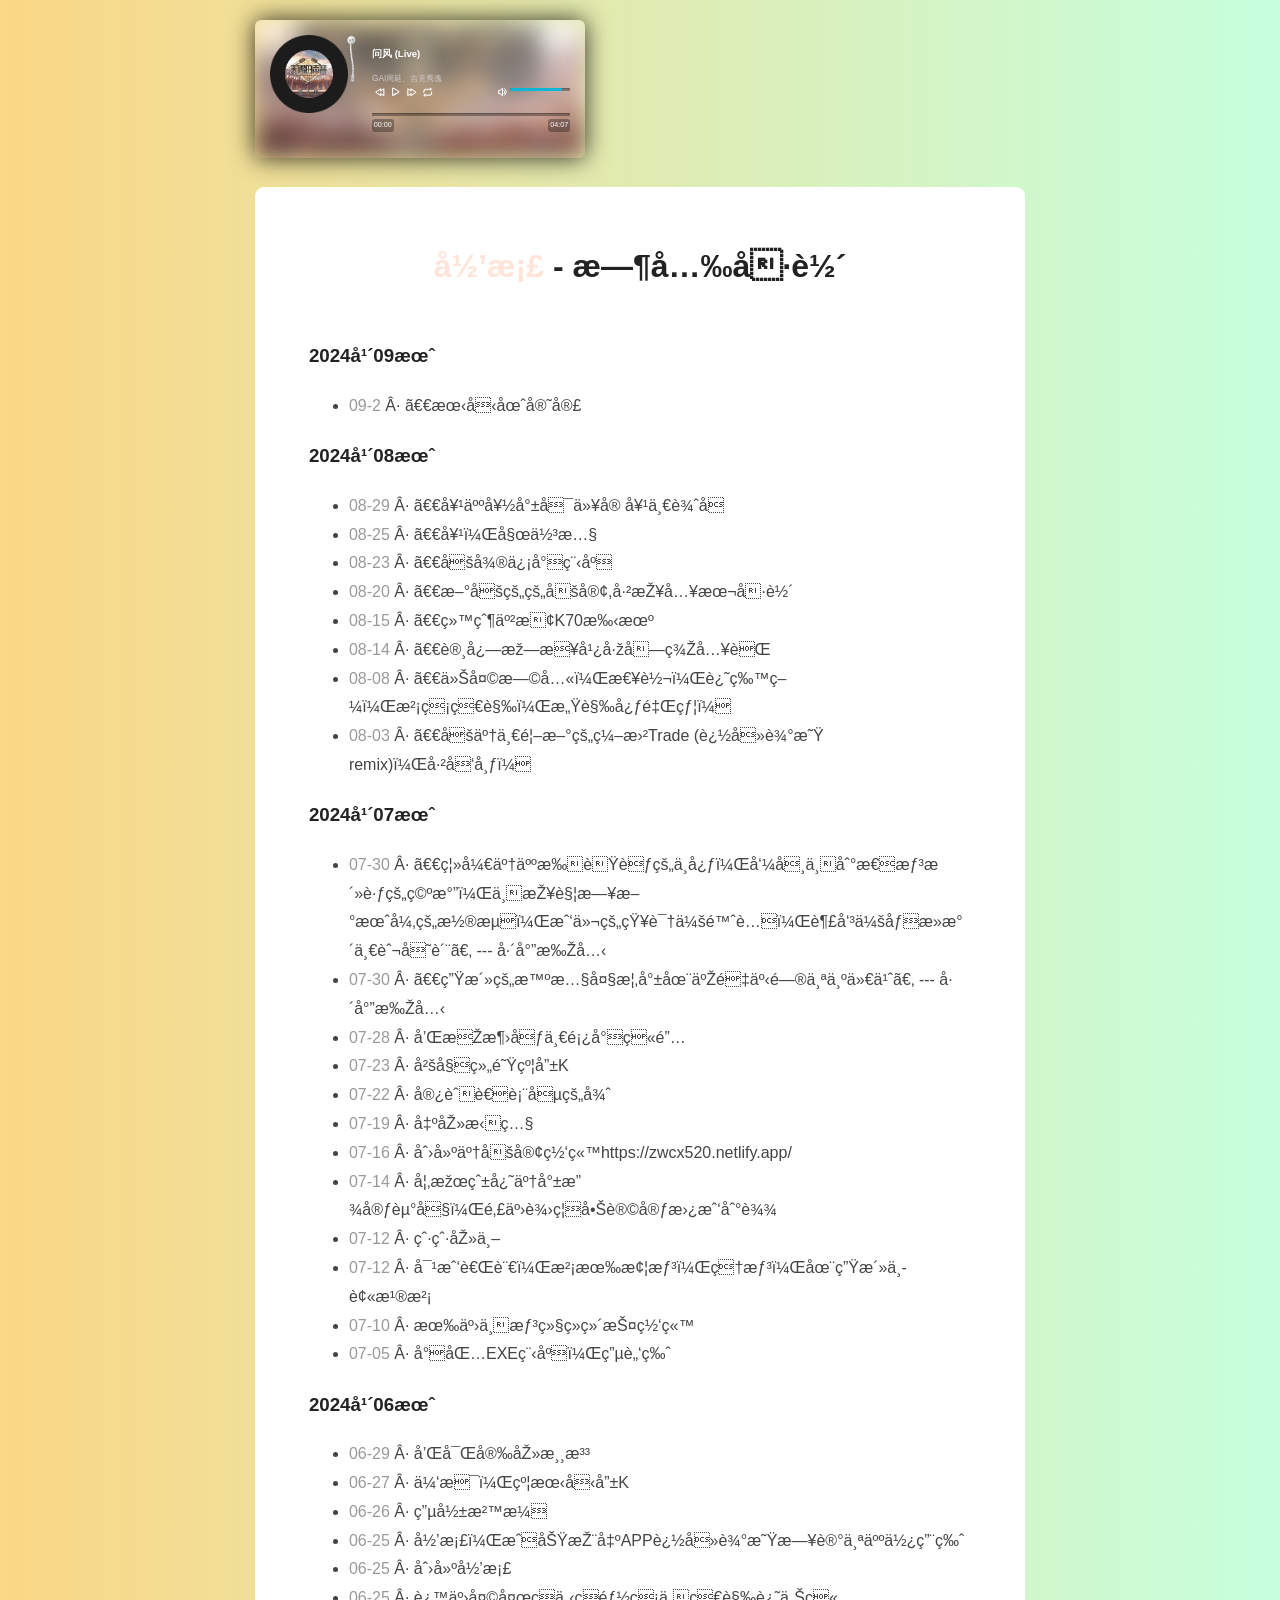
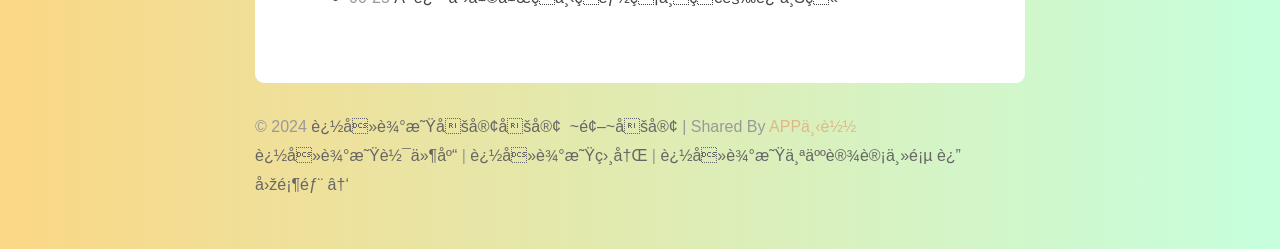
==== commit ed7ceb75: "Add files via upload" ====
--- a/index.html
+++ b/index.html
@@ -253,7 +253,16 @@
 	2024年08月
 </h3>
 <ul>
-
+<li>
+			<time datetime="2024年08月29日">
+				08-29
+			</time>
+			·
+			<a href="javascript:if(confirm('  当前无法查看'))window.location=''"
+			tppabs="" title="　她人好就可以宠她一辈子　">
+	　她人好就可以宠她一辈子
+	</a>
+		</li>
 		<li>
 			<time datetime="2024年08月25日">
 				08-25
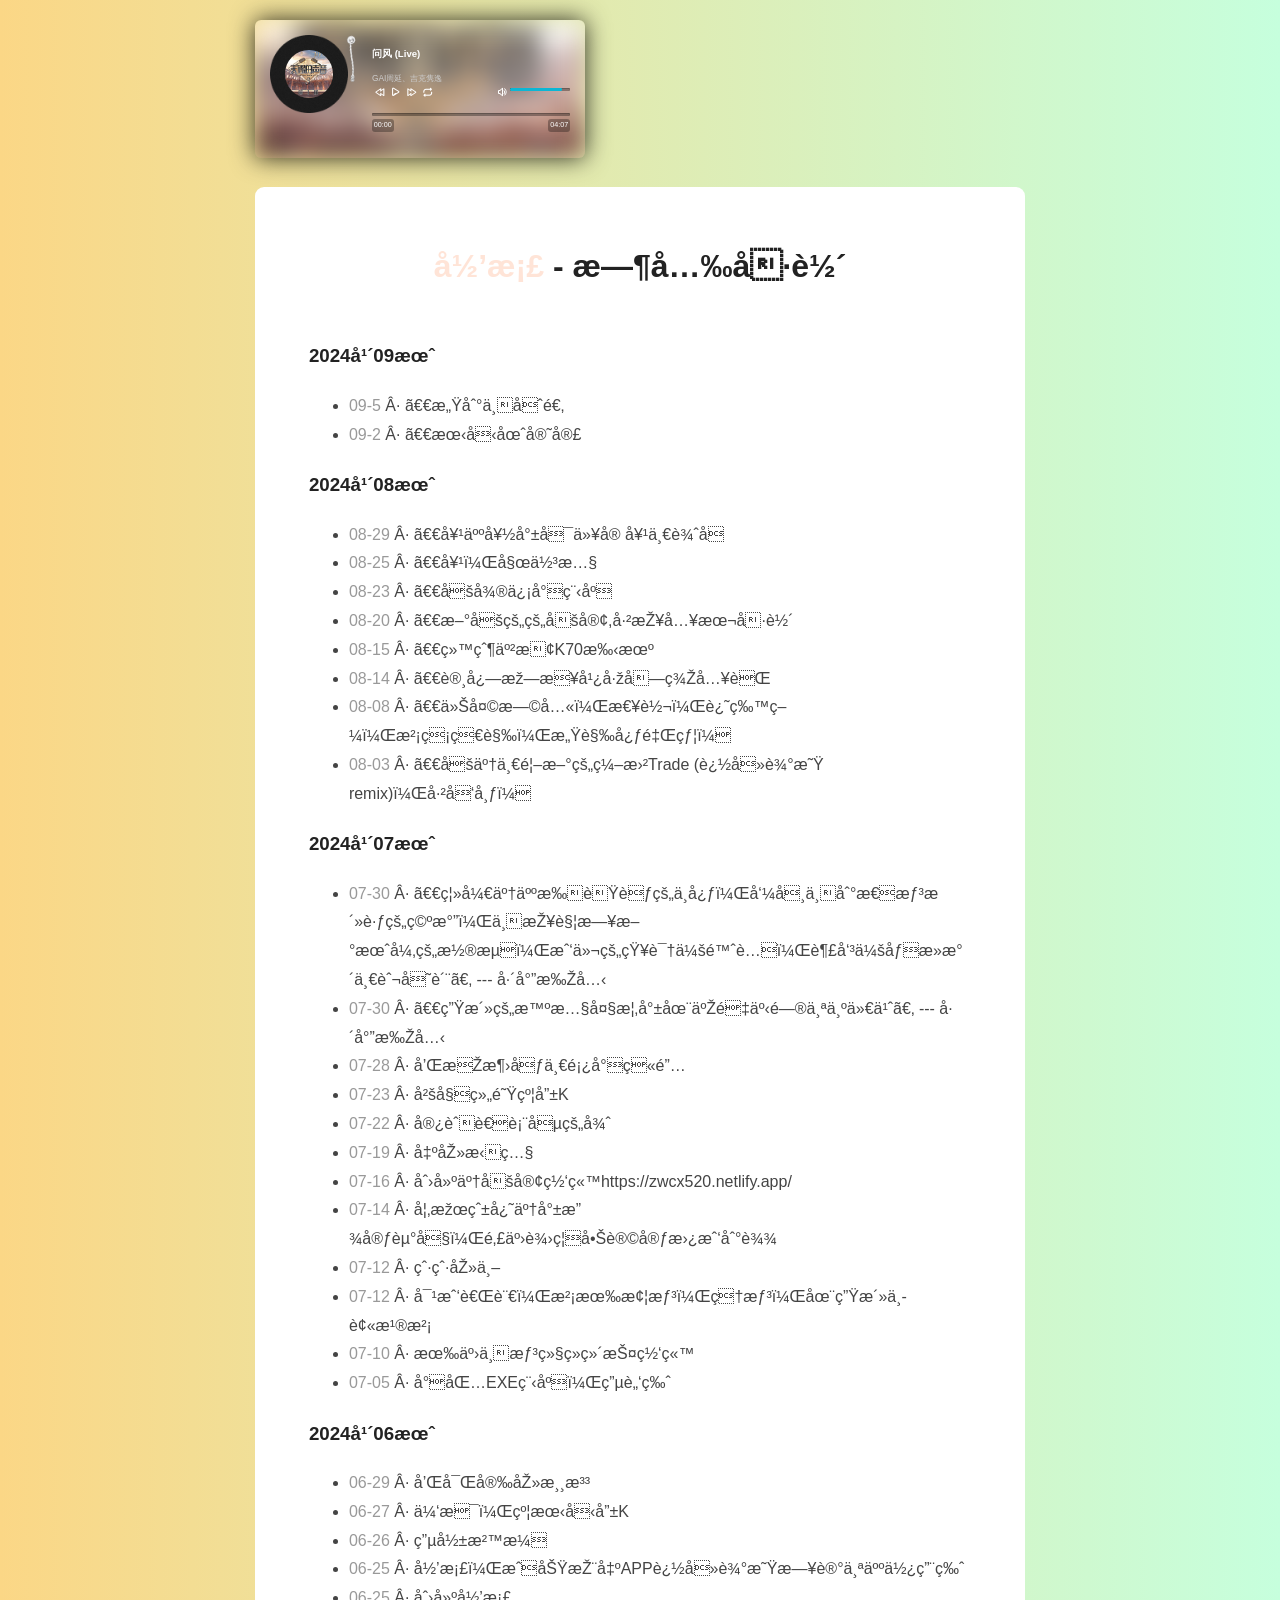
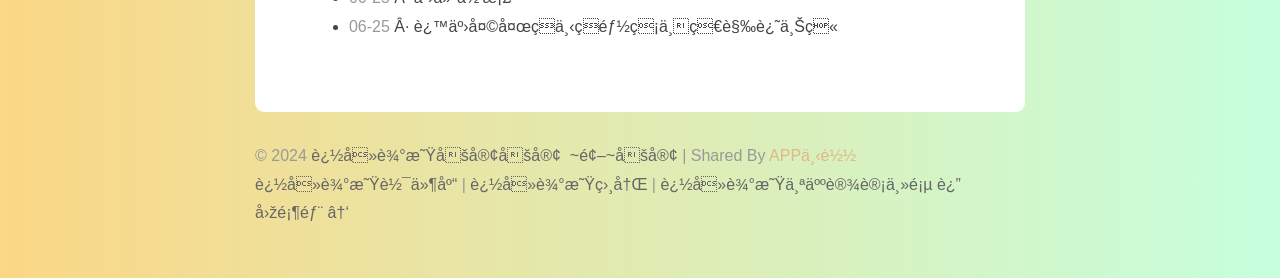
==== commit 17462655: "Add files via upload" ====
--- a/index.html
+++ b/index.html
@@ -237,7 +237,17 @@
 <h3>
 	2024年09月
 </h3>
-<ul>
+<ul>	
+<li>
+			<time datetime="2024年09月05日">
+				09-5
+			</time>
+			·
+			<a href="javascript:if(confirm('  当前无法查看'))window.location=''"
+			tppabs="" title="　　感到不合适">
+	　感到不合适
+	</a>
+		</li>
 	<li>
 			<time datetime="2024年09月02日">
 				09-2
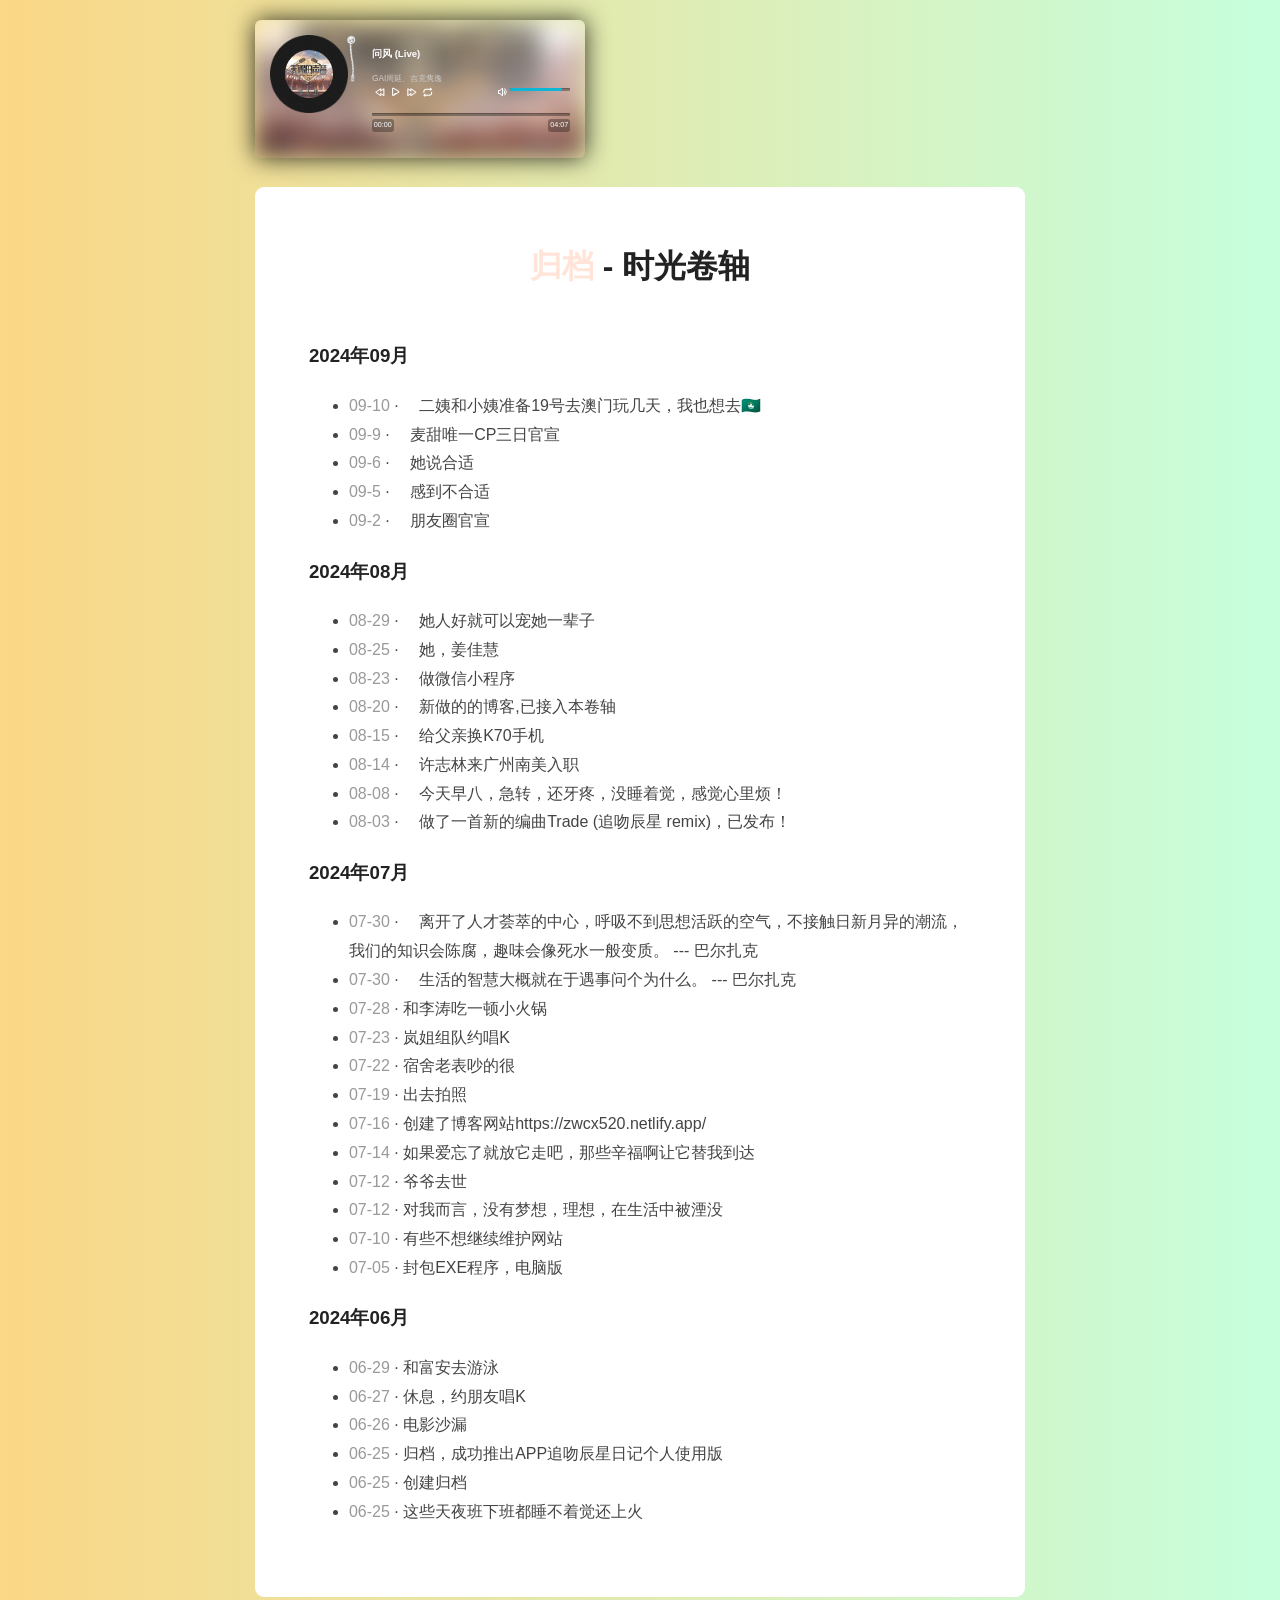
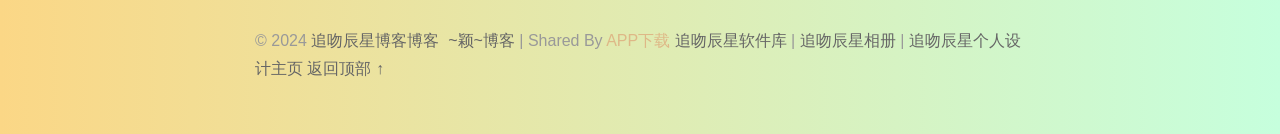
==== commit 1918918e: "Add files via upload" ====
--- a/index.html
+++ b/index.html
@@ -1,11 +1,7 @@
-
-
-
-
 <!DOCTYPE html>
 <html lang="zh-CN">
 <head>
-<meta charset=UTF-8"UTF-8">
+<meta charset="UTF-8">
 <meta name="viewport" content="width=device-width, initial-scale=1">
 <link rel="profile" href="https://gmpg.org/xfn/11">
 <style>
@@ -239,6 +235,36 @@
 </h3>
 <ul>	
 <li>
+			<time datetime="2024年09月10日">
+				09-10
+			</time>
+			·
+			<a href="javascript:if(confirm('  当前无法查看'))window.location=''"
+			tppabs="" title="二姨和小姨准备19号去澳门玩几天，我也想去🇲🇴">
+	　二姨和小姨准备19号去澳门玩几天，我也想去🇲🇴
+	</a>
+		</li>
+<li>
+			<time datetime="2024年09月09日">
+				09-9
+			</time>
+			·
+			<a href="javascript:if(confirm('  当前无法查看'))window.location=''"
+			tppabs="" title="麦甜唯一CP三日官宣">
+	　麦甜唯一CP三日官宣
+	</a>
+		</li>
+<li>
+			<time datetime="2024年09月06日">
+				09-6
+			</time>
+			·
+			<a href="javascript:if(confirm('  当前无法查看'))window.location=''"
+			tppabs="" title="　　她说合适">
+	　她说合适
+	</a>
+		</li>
+<li>
 			<time datetime="2024年09月05日">
 				09-5
 			</time>
@@ -562,4 +588,4 @@
 		<script src="js/player.js">
 		</script>
 </body>
-</html>
+</html>
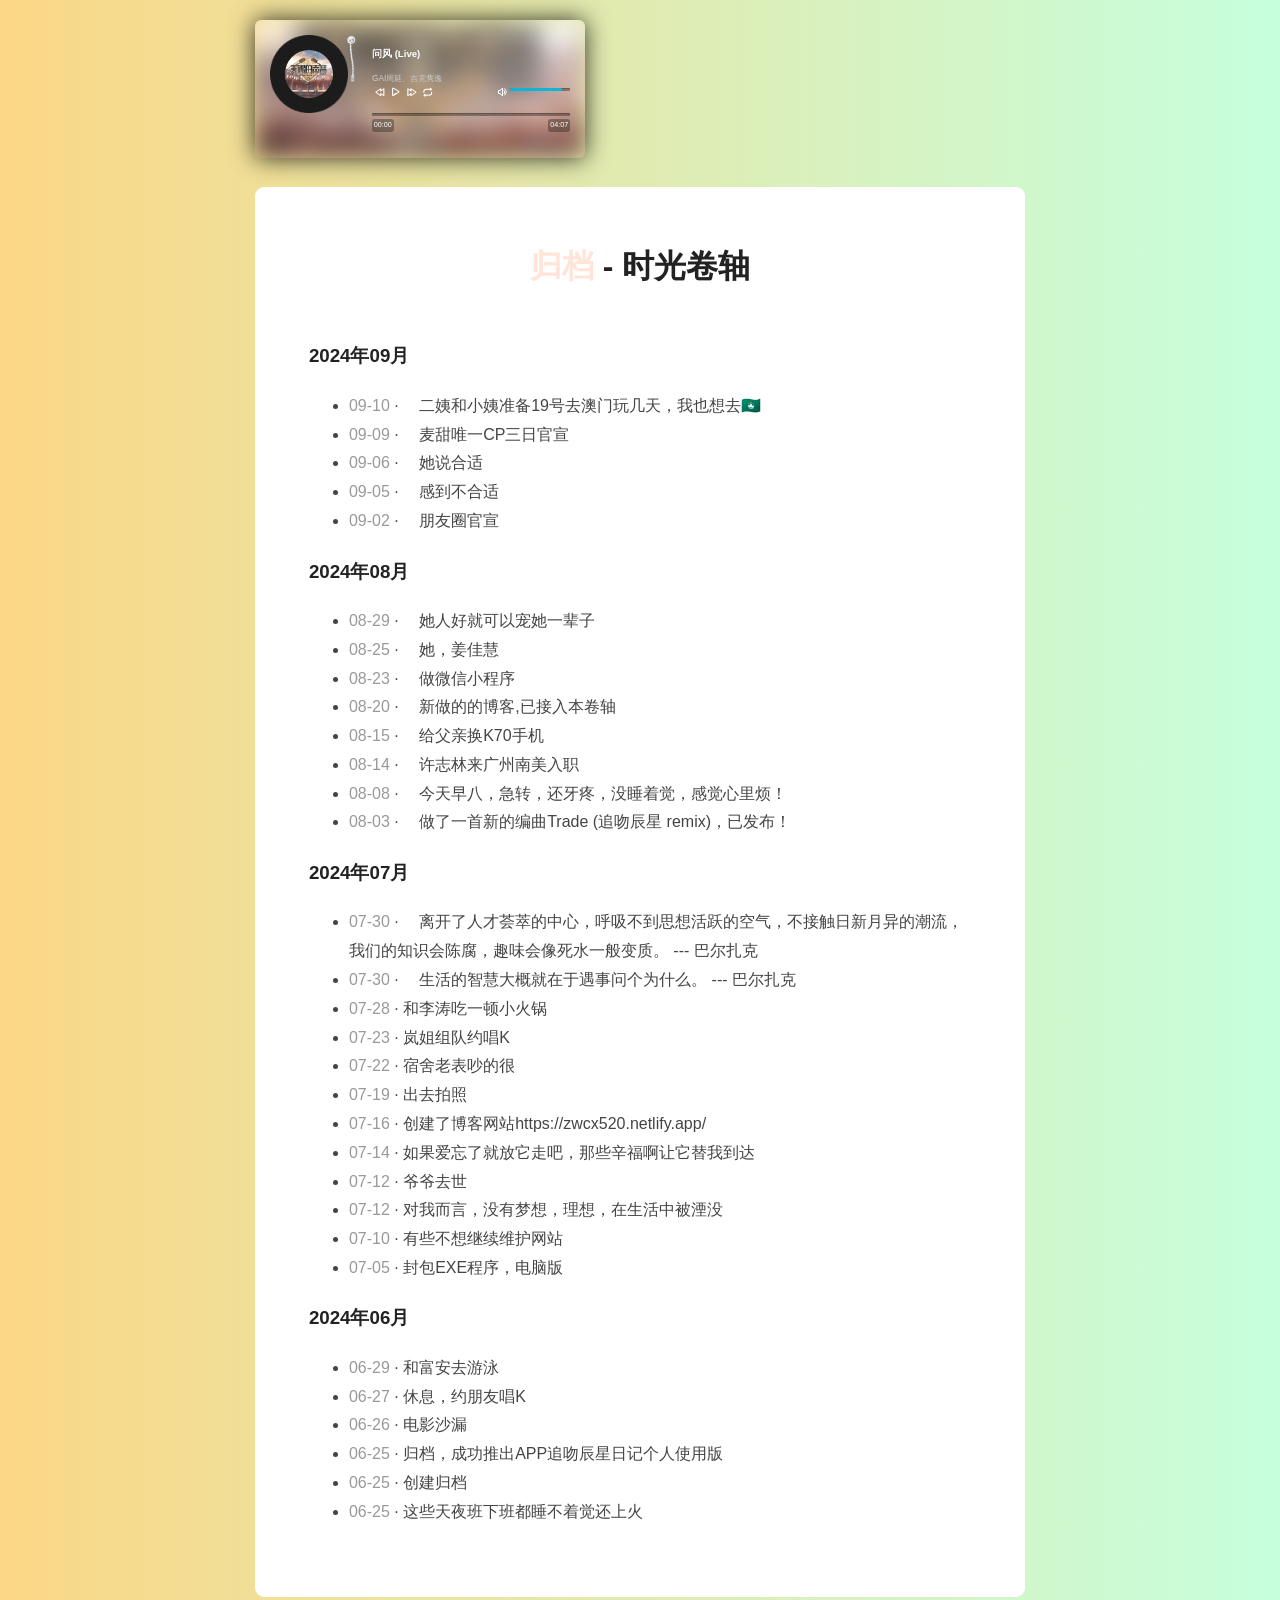
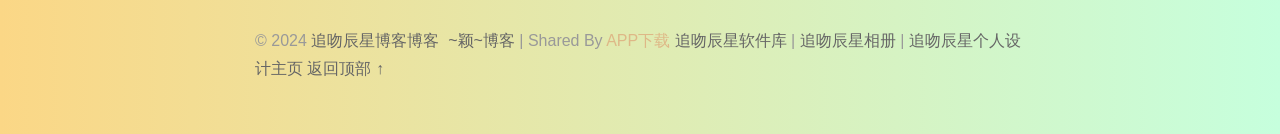
==== commit 25039496: "Add files via upload" ====
--- a/index.html
+++ b/index.html
@@ -246,7 +246,7 @@
 		</li>
 <li>
 			<time datetime="2024年09月09日">
-				09-9
+				09-09
 			</time>
 			·
 			<a href="javascript:if(confirm('  当前无法查看'))window.location=''"
@@ -256,7 +256,7 @@
 		</li>
 <li>
 			<time datetime="2024年09月06日">
-				09-6
+				09-06
 			</time>
 			·
 			<a href="javascript:if(confirm('  当前无法查看'))window.location=''"
@@ -266,7 +266,7 @@
 		</li>
 <li>
 			<time datetime="2024年09月05日">
-				09-5
+				09-05
 			</time>
 			·
 			<a href="javascript:if(confirm('  当前无法查看'))window.location=''"
@@ -276,7 +276,7 @@
 		</li>
 	<li>
 			<time datetime="2024年09月02日">
-				09-2
+				09-02
 			</time>
 			·
 			<a href="javascript:if(confirm('  当前无法查看'))window.location=''"
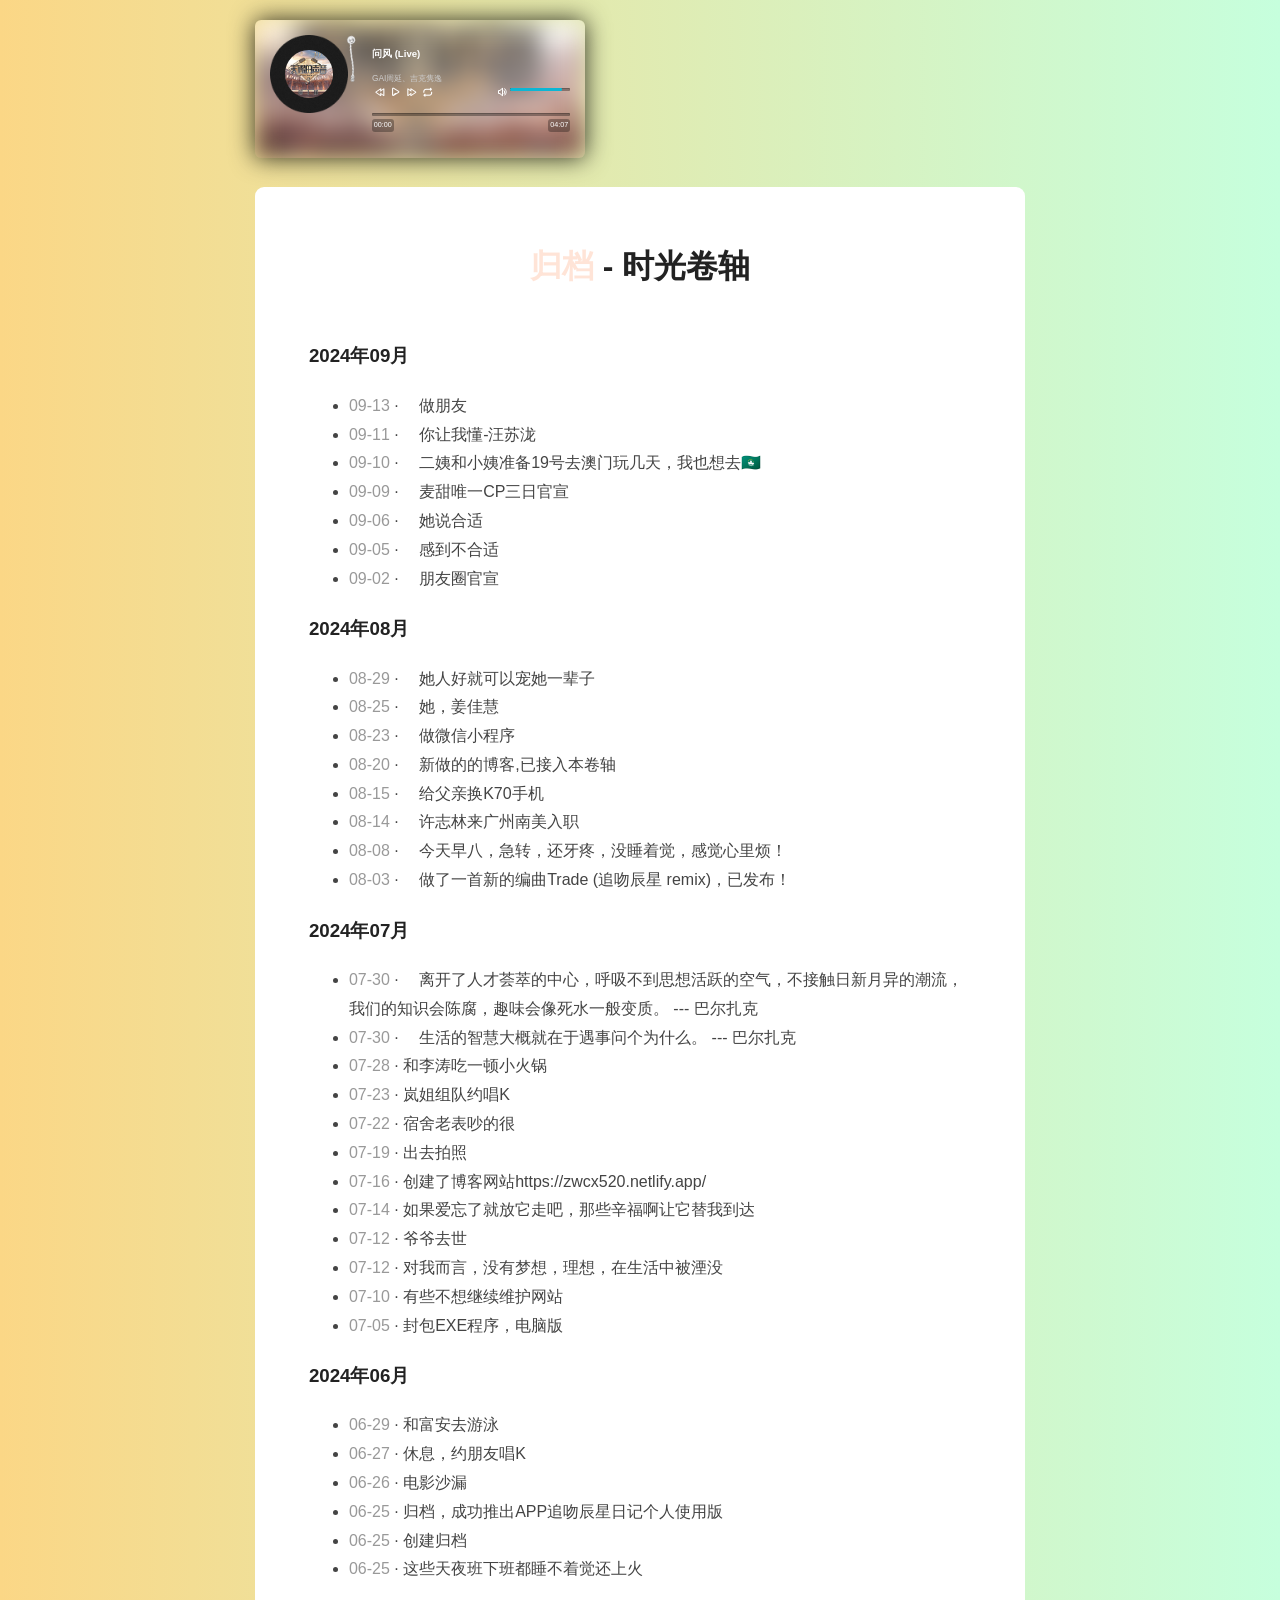
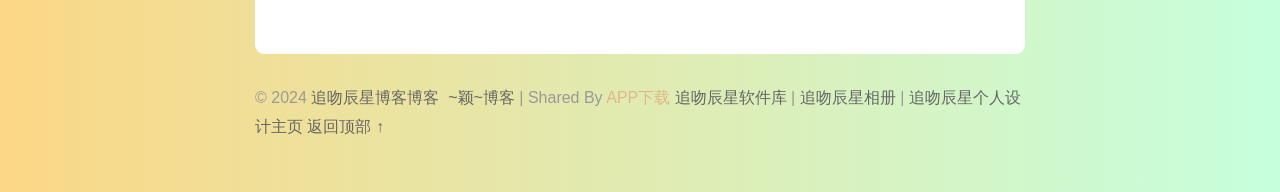
==== commit 42d69103: "Add files via upload" ====
--- a/index.html
+++ b/index.html
@@ -235,6 +235,26 @@
 </h3>
 <ul>	
 <li>
+			<time datetime="2024年09月13日">
+				09-13
+			</time>
+			·
+			<a href="javascript:if(confirm('  当前无法查看'))window.location=''"
+			tppabs="" title="　　做朋友">
+	　做朋友
+	</a>
+		</li>
+<li>
+			<time datetime="2024年09月11日">
+				09-11
+			</time>
+			·
+			<a href="javascript:if(confirm('  当前无法查看'))window.location=''"
+			tppabs="" title="　　你让我懂-汪苏泷">
+	　你让我懂-汪苏泷
+	</a>
+		</li>
+<li>
 			<time datetime="2024年09月10日">
 				09-10
 			</time>
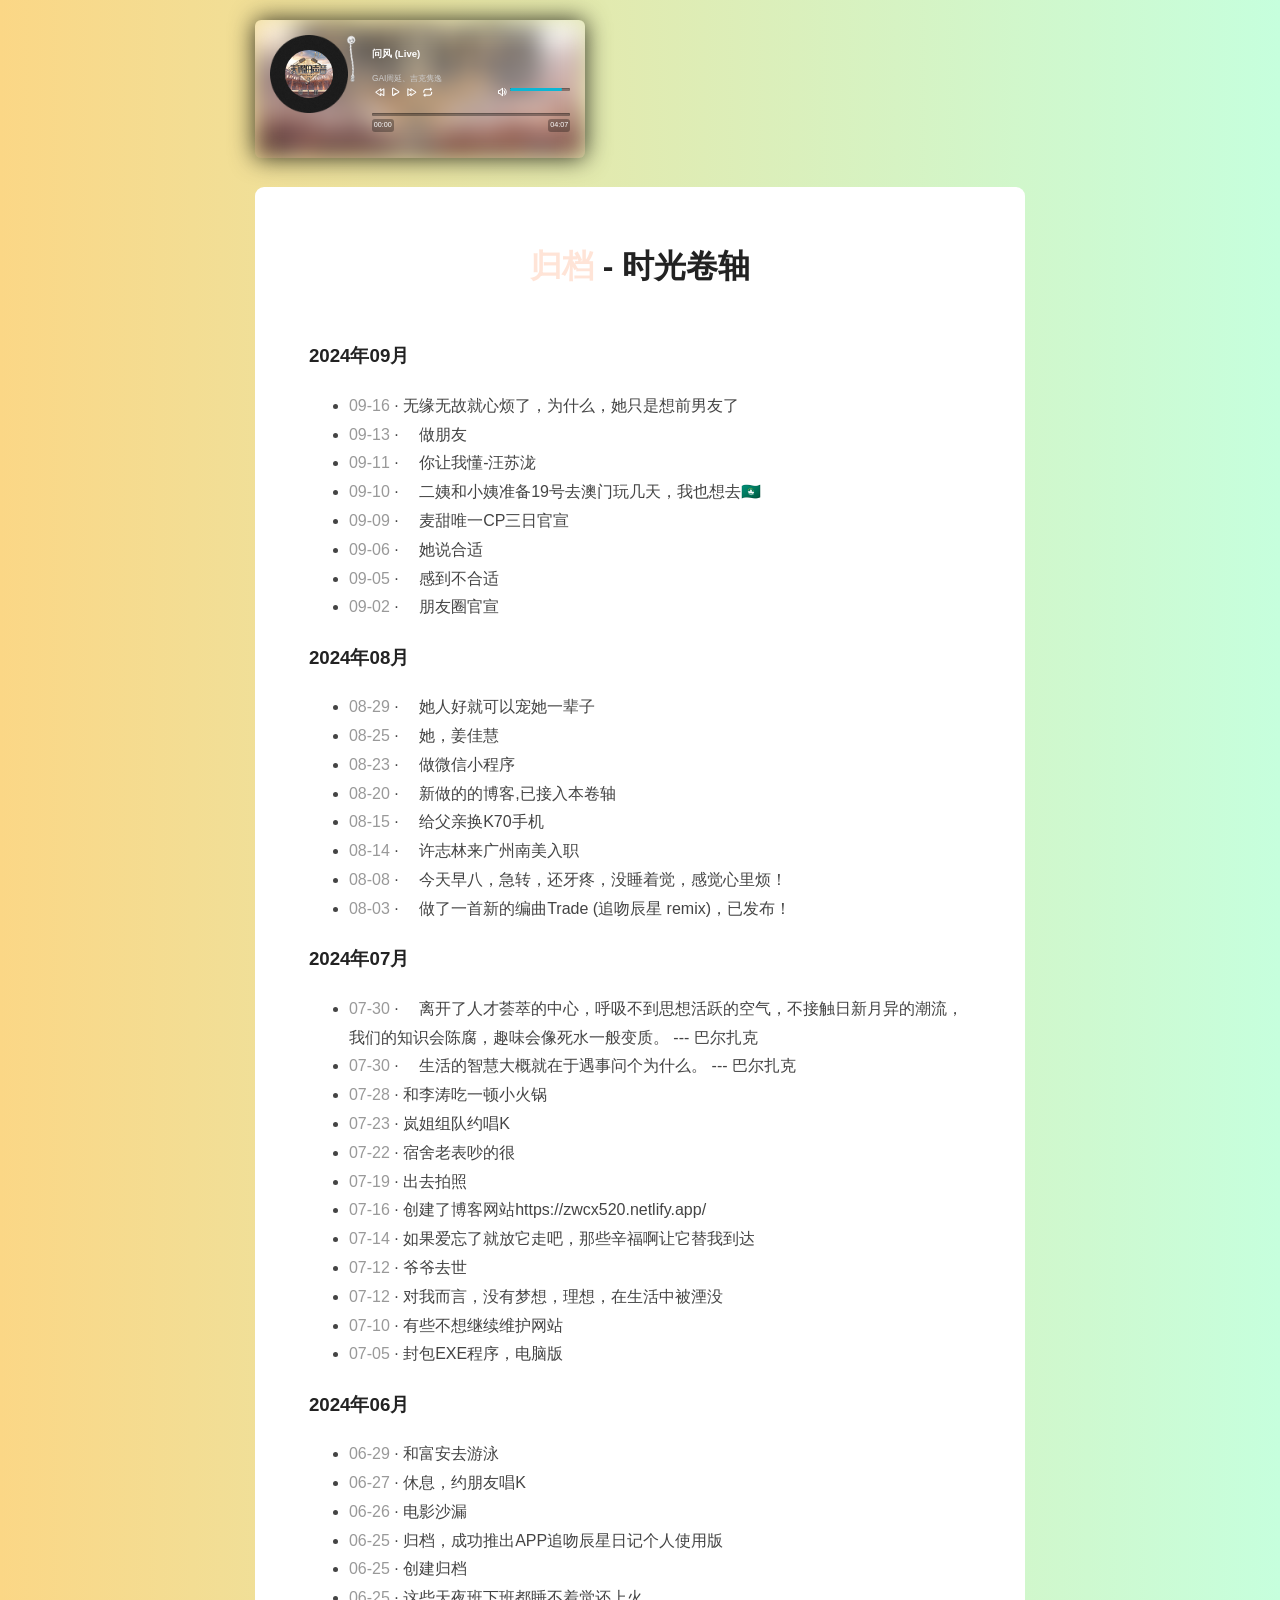
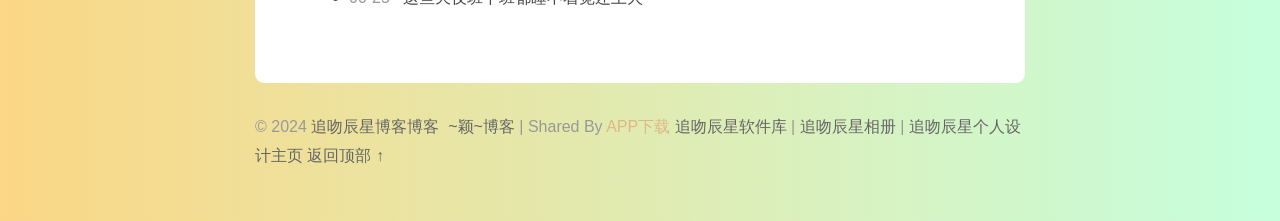
==== commit bf5d4a7f: "Add files via upload" ====
--- a/index.html
+++ b/index.html
@@ -235,6 +235,16 @@
 </h3>
 <ul>	
 <li>
+			<time datetime="2024年09月16日">
+				09-16
+			</time>
+			·
+			<a href="javascript:if(confirm('  当前无法查看'))window.location=''"
+			tppabs="" title="　　无缘无故就心烦了，为什么，她只是想前男友了">
+     无缘无故就心烦了，为什么，她只是想前男友了
+	</a>
+		</li>
+<li>
 			<time datetime="2024年09月13日">
 				09-13
 			</time>
